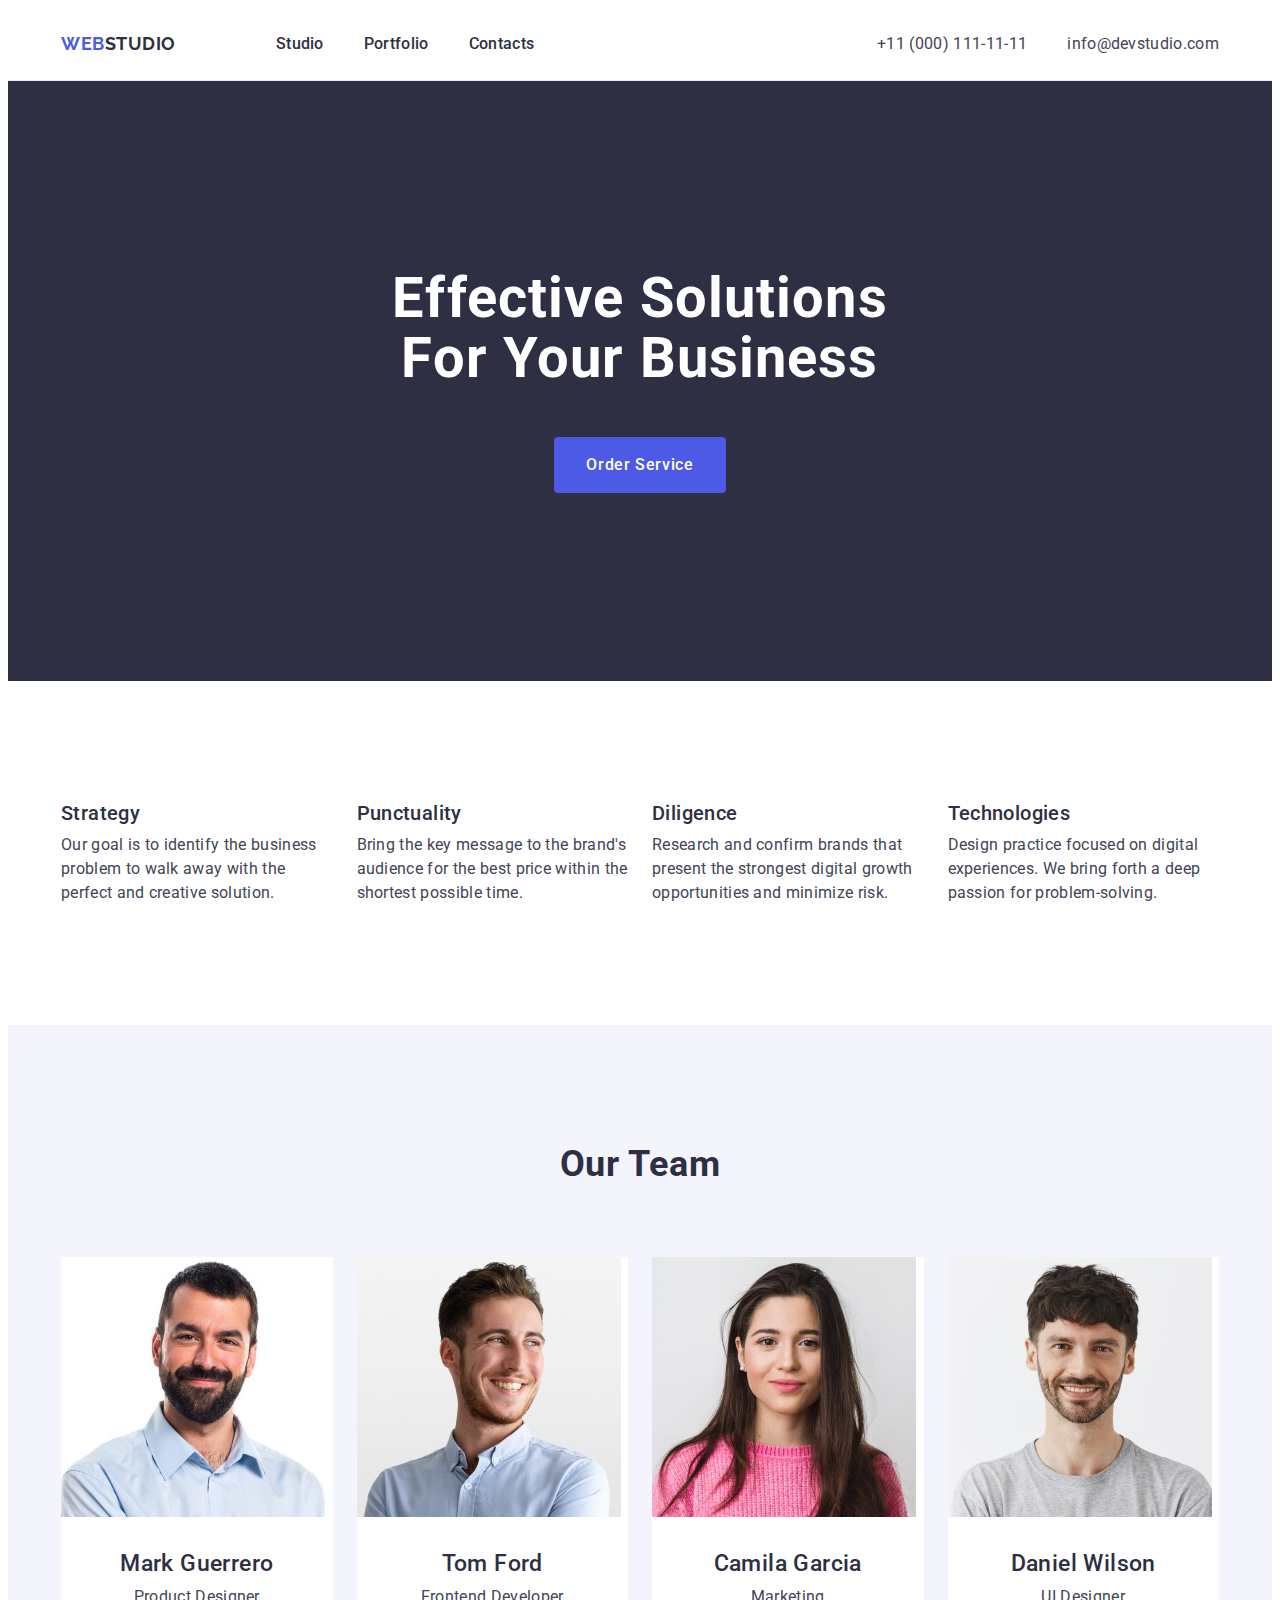
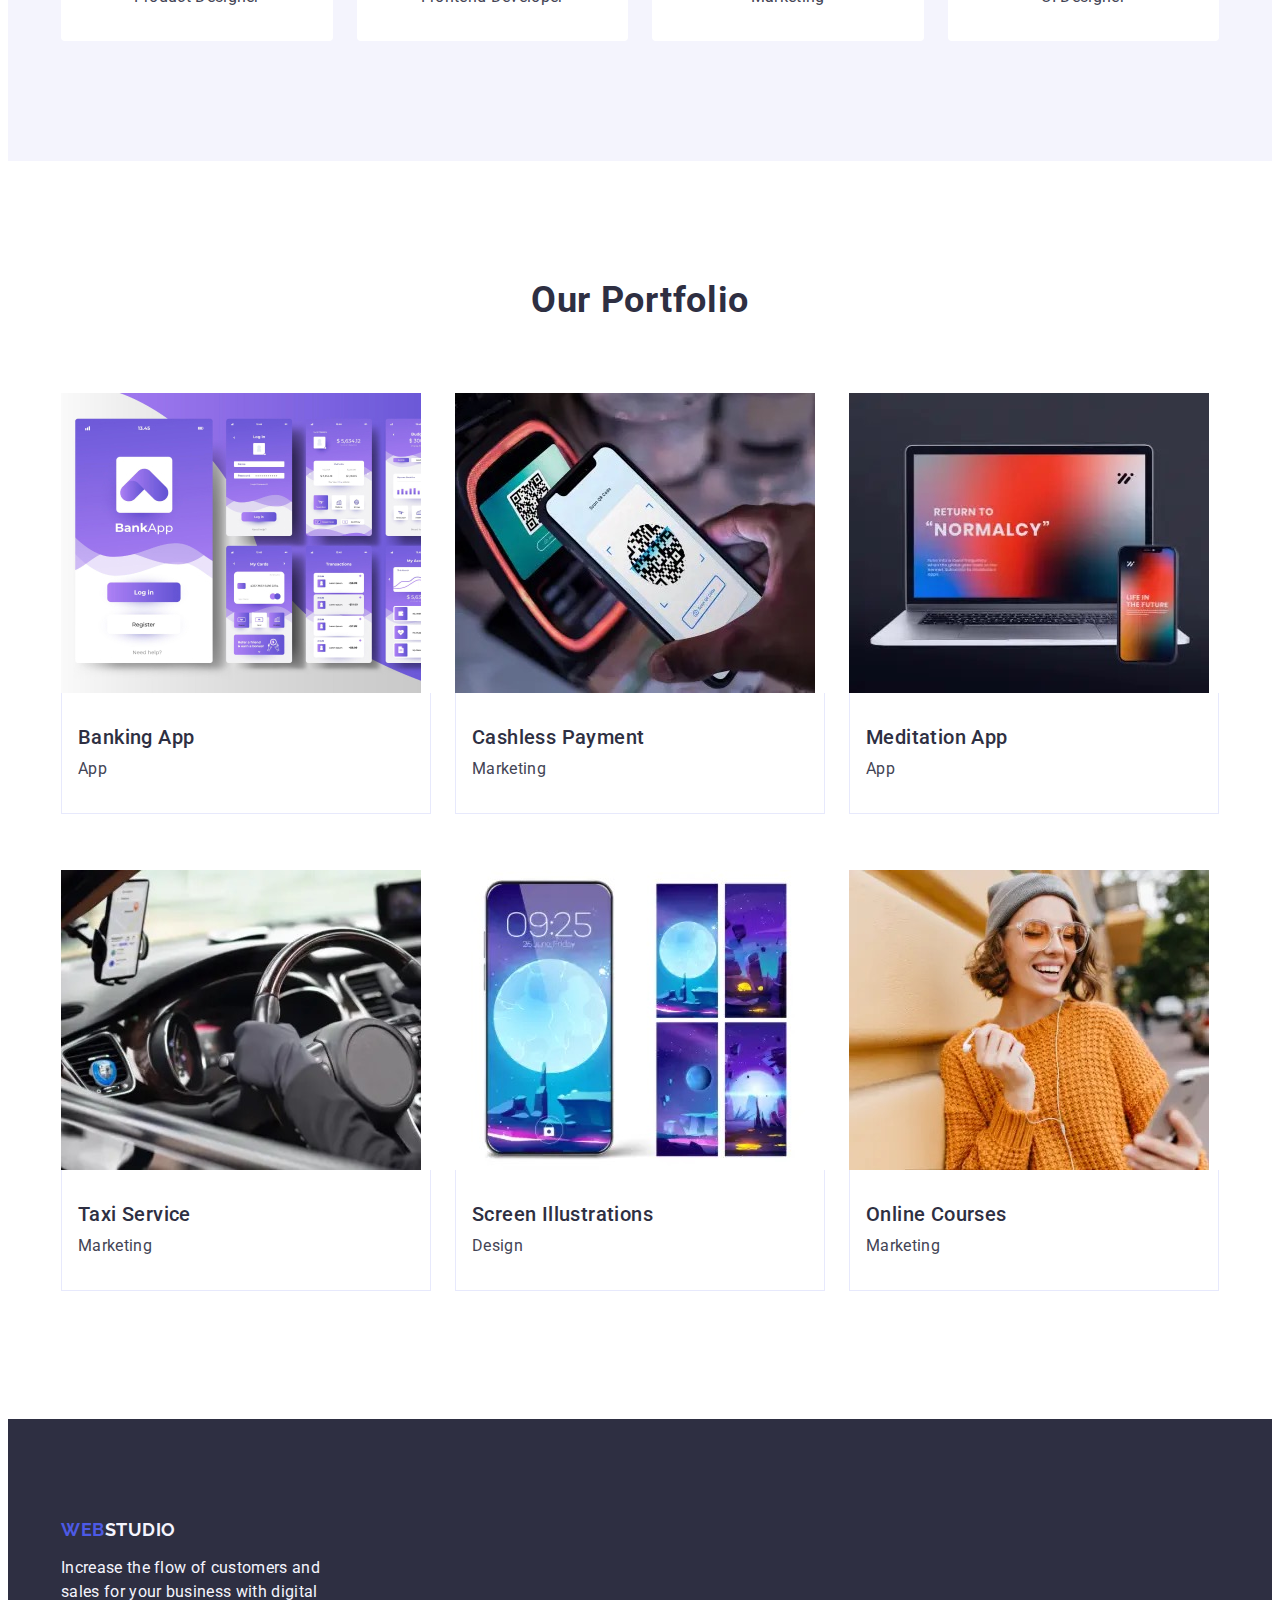
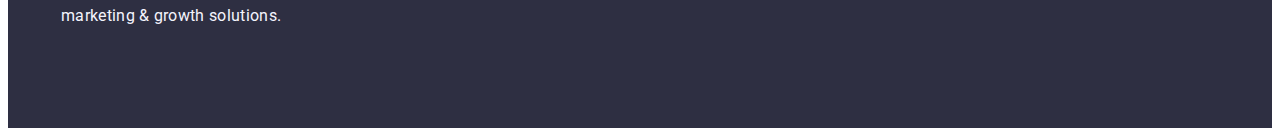
==== index.html @ 09493eec "Initial commit" ====
<!DOCTYPE html>
<html lang="en">
  <head>
    <meta charset="UTF-8" />
    <meta name="viewport" content="width=device-width, initial-scale=1.0" />
    <!-- Fonts -->
    <link rel="preconnect" href="https://fonts.googleapis.com" />
    <link rel="preconnect" href="https://fonts.gstatic.com" crossorigin />
    <link
      href="https://fonts.googleapis.com/css2?family=Raleway:wght@700&family=Roboto:wght@400;500;700&display=swap"
      rel="stylesheet"
    />
    <!-- Style -->

    <link
      rel="stylesheet"
      href="https://cdnjs.cloudflare.com/ajax/libs/modern-normalize/2.0.0/modern-normalize.min.css"
      integrity="sha512-4xo8blKMVCiXpTaLzQSLSw3KFOVPWhm/TRtuPVc4WG6kUgjH6J03IBuG7JZPkcWMxJ5huwaBpOpnwYElP/m6wg=="
      crossorigin="anonymous"
      referrerpolicy="no-referrer"
    />
    <title>WebStudio</title>
    <link rel="stylesheet" href="./css/styles.css" />
  </head>

  <body>
    <header class="header">
      <div class="container header-inner">
        <nav class="header-list">
          <a class="content-logo" href="./index.html"
            >Web<span class="content-studio">Studio</span></a
          >
          <ul class="header-meny">
            <li>
              <a class="header-meny-list" href="./index.html">Studio</a>
            </li>
            <li>
              <a class="header-meny-list" href="">Portfolio</a>
            </li>
            <li>
              <a class="header-meny-list" href="">Contacts</a>
            </li>
          </ul>
        </nav>

        <address class="adress">
          <ul class="adress-nav">
            <li>
              <a class="adress-info" href="mailto:info@devstudio.com"
                >info@devstudio.com</a
              >
            </li>
            <li>
              <a class="adress-info" href="tel:+110001111111"
                >+11 (000) 111-11-11</a
              >
            </li>
          </ul>
        </address>
      </div>
    </header>
    <main>
      <!-- Hero section -1-->
      <section class="hero-logo">
        <div class="container">
          <h1 class="hero-slogan">Effective solutions for your business</h1>
          <button class="button-primery" type="button">Order service</button>
        </div>
      </section>
      <!-- Deteilse section-2-->

      <section class="adventege-section">
        <div class="container">
          <h2 class="visually-hidden">Punctuality</h2>
          <ul class="adventege-list">
            <li class="adventege-item">
              <h3 class="category">Strategy</h3>
              <p class="text-category">
                Our goal is to identify the business problem to walk away with
                the perfect and creative solution.
              </p>
            </li>
            <li class="adventege-item">
              <h3 class="category">Punctuality</h3>
              <p class="text-category">
                Bring the key message to the brand's audience for the best price
                within the shortest possible time.
              </p>
            </li>
            <li class="adventege-item">
              <h3 class="category">Diligence</h3>
              <p class="text-category">
                Research and confirm brands that present the strongest digital
                growth opportunities and minimize risk.
              </p>
            </li>
            <li class="adventege-item">
              <h3 class="category">Technologies</h3>
              <p class="text-category">
                Design practice focused on digital experiences. We bring forth a
                deep passion for problem-solving.
              </p>
            </li>
          </ul>
        </div>
      </section>

      <!-- Our team section-3-->
      <section class="team-section">
        <div class="container">
          <h2 class="team-titel">Our team</h2>
          <ul class="team-inner">
            <li class="team-frame">
              <!-- mark -->

              <img
                class="team-icon"
                src="./images/img.jpg"
                alt="Photo Mark"
                width="264"
              />
              <div class="team-name">
                <h3 class="team-name-list">Mark Guerrero</h3>

                <p class="team-position">Product Designer</p>
              </div>
            </li>
            <!-- tom -->
            <li class="team-frame">
              <img
                class="team-icon"
                src="./images/img2.jpg"
                alt="Photo Tom"
                width="264"
              />
              <div class="team-name">
                <h3 class="team-name-list">Tom Ford</h3>

                <p class="team-position">Frontend Developer</p>
              </div>
            </li>
            <!-- camila -->
            <li class="team-frame">
              <img
                class="team-icon"
                src="./images/img3.jpg"
                alt="Photo Camila"
                width="264"
              />
              <div class="team-name">
                <h3 class="team-name-list">Camila Garcia</h3>

                <p class="team-position">Marketing</p>
              </div>
            </li>
            <!-- daniel -->
            <li class="team-frame">
              <img
                class="team-icon"
                src="./images/img4.jpg"
                alt="Photo Camila"
                width="264"
              />
              <div class="team-name">
                <h3 class="team-name-list">Daniel Wilson</h3>

                <p class="team-position">UI Designer</p>
              </div>
            </li>
          </ul>
        </div>
      </section>
      <!-- portfolio  section-4-->
      <section class="portfolio-section">
        <div class="container">
          <h2 class="portfolio-titel">Our portfolio</h2>
          <ul class="portfolio-item">
            <li class="portfolio-frame">
              <img
                src="./images/portfolio/bankingapp.jpg"
                alt="Banking App"
                width="360"
              />
              <div class="portfolio-list">
                <h3 class="portfolio-offers">Banking App</h3>
                <p class="portfolio-text">App</p>
              </div>
            </li>
            <li class="portfolio-frame">
              <img
                src="./images/portfolio/cashles.jpg"
                alt="cashles"
                width="360"
              />
              <div class="portfolio-list">
                <h3 class="portfolio-offers">Cashless Payment</h3>
                <p class="portfolio-text">Marketing</p>
              </div>
            </li>
            <li class="portfolio-frame">
              <img
                src="./images/portfolio/maditation.jpg"
                alt="meditation"
                width="360"
              />
              <div class="portfolio-list">
                <h3 class="portfolio-offers">Meditation App</h3>
                <p class="portfolio-text">App</p>
              </div>
            </li>

            <li class="portfolio-frame">
              <img
                src="./images/portfolio/taxiservice.jpg"
                alt="taxi service"
                width="360"
              />
              <div class="portfolio-list">
                <h3 class="portfolio-offers">Taxi Service</h3>
                <p class="portfolio-text">Marketing</p>
              </div>
            </li>
            <li class="portfolio-frame">
              <img
                src="./images/portfolio/screen.jpg"
                alt="screen"
                width="360"
              />
              <div class="portfolio-list">
                <h3 class="portfolio-offers">Screen Illustrations</h3>
                <p class="portfolio-text">Design</p>
              </div>
            </li>
            <li class="portfolio-frame">
              <img
                src="./images/portfolio/onlinecourses.jpg"
                alt="online courses"
                width="360"
              />
              <div class="portfolio-list">
                <h3 class="portfolio-offers">Online Courses</h3>
                <p class="portfolio-text">Marketing</p>
              </div>
            </li>
          </ul>
        </div>
      </section>
    </main>
    <footer class="foot-section">
      <div class="container">
        <a class="foot-logo" href="./index.html"
          >Web<span class="foot-studio">Studio</span></a
        >
        <p class="foot-text">
          Increase the flow of customers and sales for your business with
          digital marketing & growth solutions.
        </p>
      </div>
    </footer>
  </body>
</html>
---- css/styles.css ----
:root {
  --color-wite: #ffffff;
  --color-text: #2e2f42;
  --color-list: #434455;
  --color-border: #e7e9fc;
  --color-logo-but: #4d5ae5;
  --color-hov-foc: #404bbf;
  --color-section: #f4f4fd;
}

/* Base */
body {
  font-family: 'Roboto', sans-serif;
  background-color: var(--color-wite);
  color: var(--color-list);
}
a {
  text-decoration: none;
}
ul {
  list-style: none;
  font-family: inherit;
  margin: 0;
  padding: 0;
}

h1,
h2,
h3,
h4,
h5,
h6,
p {
  margin: 0;
}

img {
  display: block;
  max-width: 100%;
  height: auto;
}

button {
  font-family: inherit;
  text-transform: capitalize;
}
/* END Base */
.visually-hidden {
  position: absolute;
  width: 1px;
  height: 1px;
  margin: -1px;
  border: 0;
  padding: 0;
  white-space: nowrap;
  clip-path: inset(100%);
  clip: rect(0 0 0 0);
  overflow: hidden;
}
.container {
  width: 1158px;
  margin: 0 auto;
  padding: 0 15px;
}
section {
  padding: 120px 0;
}
.header {
  border-bottom: 1px solid var(--color-border);
}
.header-inner {
  display: flex;
  justify-content: space-between;
  align-items: center;
  padding: 0 15px;
  margin: 0 auto;
}
.header-list {
  display: flex;
  gap: 24px;
  align-items: center;
}

.content-logo {
  color: var(--color-logo-but);
  text-transform: uppercase;
  font-size: 18px;
  line-height: 1.17;
  font-weight: 700;
  letter-spacing: 0.03em;
  font-family: 'Raleway', sans-serif;
  margin-right: 76px;
}
.header-meny {
  display: flex;
  gap: 40px;
  align-items: center;
  flex-grow: 1;
}
.header-meny-list {
  display: flex;
  color: var(--color-text);
  font-size: 16px;
  font-weight: 500;
  line-height: 1.5;
  letter-spacing: 0.02em;
  text-decoration: none;
  padding: 24px 0;
}
.header-meny-list:hover {
  color: var(--color-hov-foc);
}
.header-meny-list:focus {
  color: var(--color-hov-foc);
}
.content-studio {
  color: var(--color-text);
  font-family: 'Raleway', sans-serif;
}

.adress {
  font-size: 16px;
  font-style: normal;
  font-weight: 400;
  line-height: 1.5;
  letter-spacing: 0.02em;
}
.adress-nav {
  display: flex;
  gap: 40px;
  justify-items: flex-end;
  flex-direction: row-reverse;
}
.adress-info {
  color: var(--color-list);
  text-decoration: none;
}

.adress-info:hover {
  color: var(--color-hov-foc);
}
.adress-info:focus {
  color: var(--color-hov-foc);
}
/* End block base */

/* Hero section-1 */

.hero-logo {
  display: flex;
  flex-direction: column;
  align-items: center;
  margin: 0 auto;
  background-color: var(--color-text);
  color: var(--color-wite);
  text-align: center;
  text-transform: capitalize;
  padding: 188px 0;
  margin: 0 auto;
}
.hero-slogan {
  font-size: 56px;
  font-weight: 700;
  line-height: 1.07;
  letter-spacing: 0.02em;
  max-width: 496px;
  text-align: center;
  margin: 0 auto;
}

/* button */
.button-primery {
  display: block;
  margin: auto;
  color: var(--color-wite);
  background-color: var(--color-logo-but);
  cursor: pointer;
  font-size: 16px;
  font-weight: 500;
  line-height: 1.5;
  letter-spacing: 0.04em;
  text-transform: capitalize;
  padding: 16px 32px;
  border-radius: 4px;
  margin-top: 48px;
  min-width: 169px;
  height: 56px;
  border: none;
}
.button-primery:hover {
  background-color: var(--color-hov-foc);
}
.button-primery:focus {
  background-color: var(--color-hov-foc);
}
/* end button */

/* deteils section-2 */
.adventege-section {
  background-color: var(--color-wite);
  padding: 120px 0;
}
.adventege-list {
  display: flex;
  gap: 24px;
  margin: 0;
  padding: 0;
}
.adventege-item {
  flex-basis: calc((100% - 3 * 24px) / 4);
}
.category {
  color: var(--color-text);
  font-size: 20px;
  font-weight: 500;
  line-height: 1.2;
  letter-spacing: 0.02em;
  margin-bottom: 8px;
}
.text-category {
  font-size: 16px;
  font-weight: 400;
  color: var(--color-list);
  line-height: 1.5;
  letter-spacing: 0.02em;
}
/* our team section-3*/

.team-section {
  background-color: var(--color-section);
  color: var(--color-text);
  padding: 120px 0;
}

.team-titel {
  text-align: center;
  color: var(--color-text);
  font-size: 36px;
  font-weight: 700;
  line-height: 1.11;
  letter-spacing: 0.02em;
  text-transform: capitalize;
  margin-bottom: 72px;
}
.team-inner {
  display: flex;
  gap: 24px;
  margin: 0;
}

.team-frame {
  background-color: var(--color-wite);
  flex-basis: calc((100% - 72px) / 4);
  border-radius: 0 0 4px 4px;
}
.team-icon {
  margin-bottom: 32px;
}
.team-name {
  font-size: 20px;
  font-weight: 500;
  letter-spacing: 0.4px;
  line-height: 1.2;
  letter-spacing: 0.02em;
  padding-bottom: 32px;
  padding-left: 16px;
  padding-right: 16px;
}
.team-name-list {
  text-align: center;
  margin-bottom: 8px;
  font-weight: 500;
}
.team-position {
  text-align: center;
  font-size: 16px;
  font-weight: 400;
  letter-spacing: 0.32px;
  line-height: 1.5;
  color: var(--color-list);
  letter-spacing: 0.02em;
}
/* portfolio section-4 */
.portfolio-section {
  padding: 120px 0 120px 0;
}
.portfolio-titel {
  text-align: center;
  color: var(--color-text);
  font-size: 36px;
  font-weight: 700;
  line-height: 1.11;
  letter-spacing: 0.02em;
  text-transform: capitalize;
  margin-bottom: 72px;
  text-align: center;
  margin-right: auto;
  margin-left: auto;
}
.portfolio-item {
  display: flex;
  flex-wrap: wrap;
  column-gap: 24px;
  row-gap: 48px;
  margin: 0 auto;
  padding: 0 auto;
}

.portfolio-frame {
  margin-bottom: 8px;
  width: calc((100% - 48px) / 3);
}
.portfolio-list {
  padding: 32px 16px;
  border: 1px solid var(--color-border);
  border-top: none;
}
.portfolio-offers {
  color: var(--color-text);
  font-size: 20px;
  font-weight: 500;
  line-height: 1.2;
  letter-spacing: 0.02em;
  margin-bottom: 8px;
}
.portfolio-text {
  color: var(--color-list);
  font-size: 16px;
  font-weight: 400;
  line-height: 1.5;
  letter-spacing: 0.02em;
}

/* footer */

.foot-section {
  background-color: var(--color-text);
  color: var(--color-section);
  font-family: 'Raleway', sans-serif;
  padding: 100px 0;
  margin: 0 auto;
}
.foot-logo {
  display: inline-block;
  margin-bottom: 16px;
  font-family: 'Raleway', sans-serif;
  color: var(--color-logo-but);
  font-size: 18px;
  text-decoration: none;
  font-weight: 700;
  line-height: 1.17;
  letter-spacing: 0.03em;
  text-transform: uppercase;
}
.foot-studio {
  color: var(--color-section);
}
.foot-text {
  max-width: 264px;
  color: var(--color-section);
  font-size: 16px;
  font-weight: 400;
  line-height: 1.5;
  letter-spacing: 0.02em;
  font-family: 'Roboto', sans-serif;
}
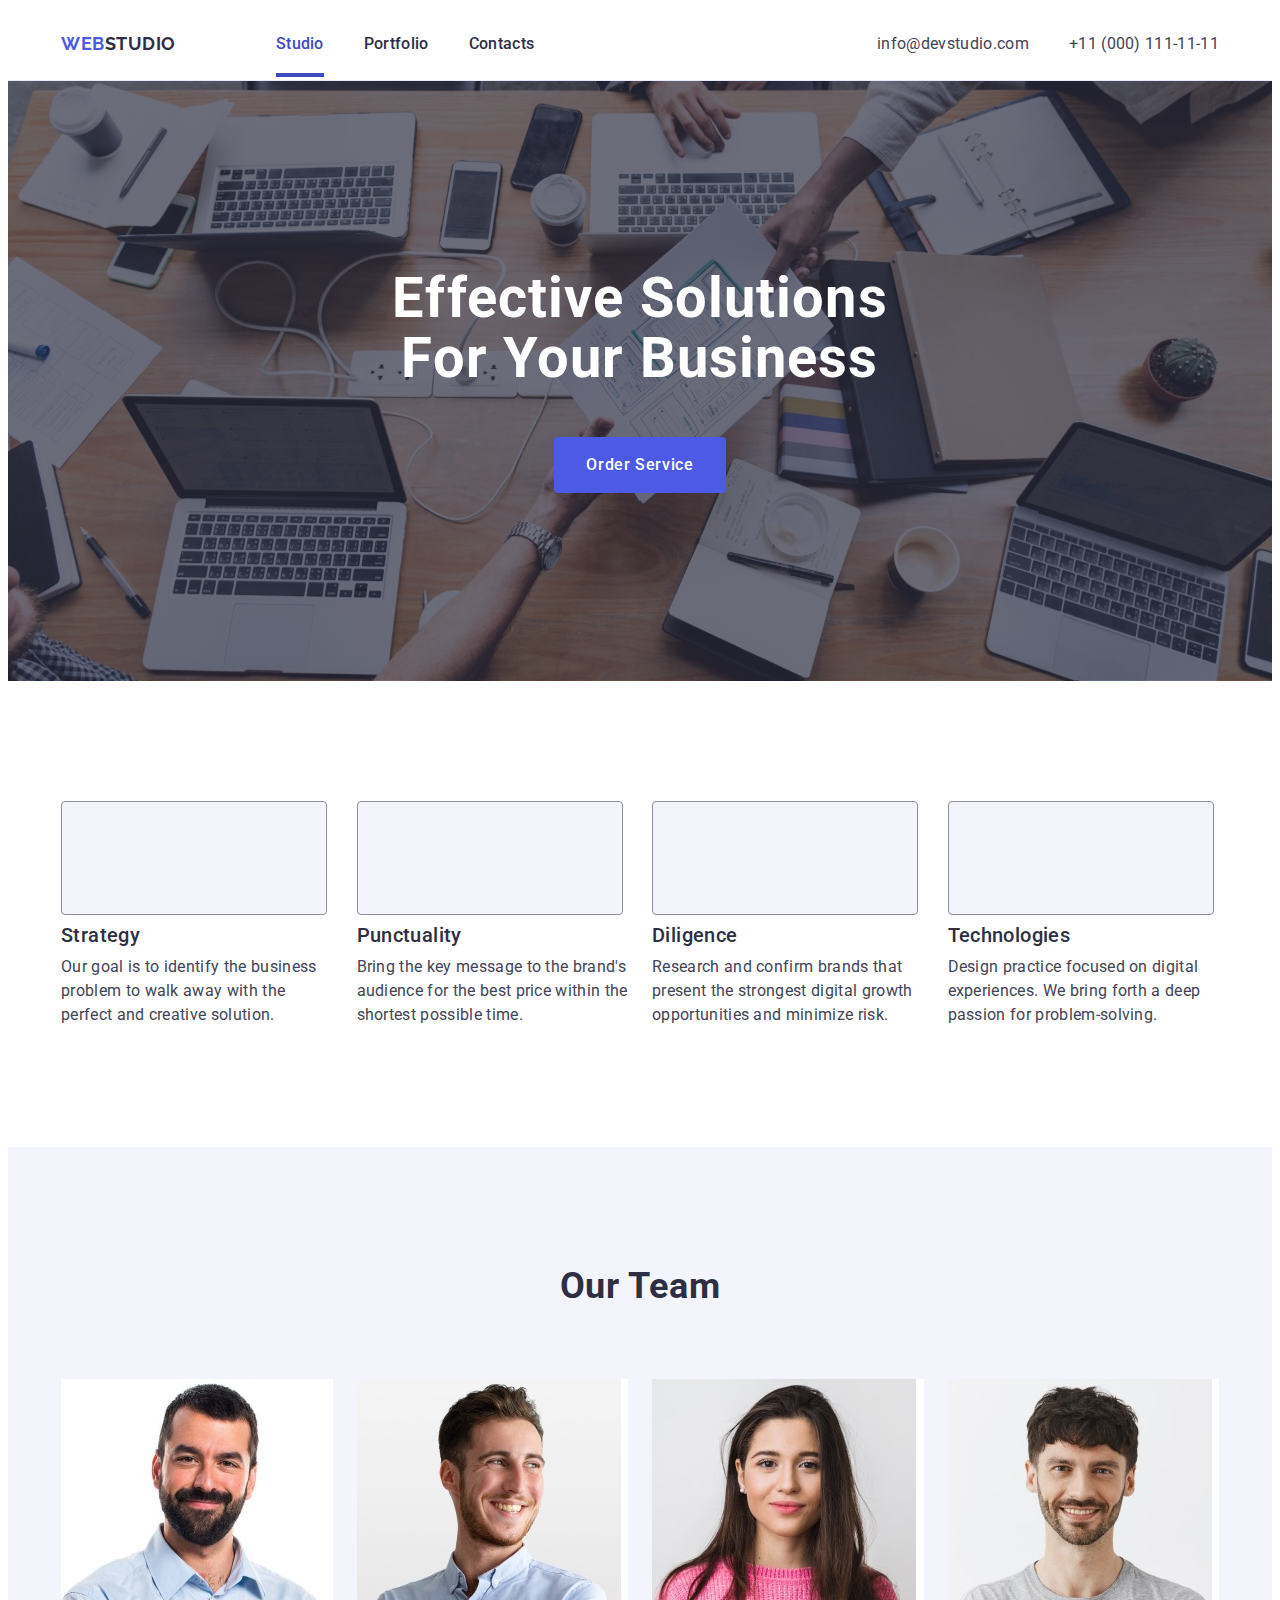
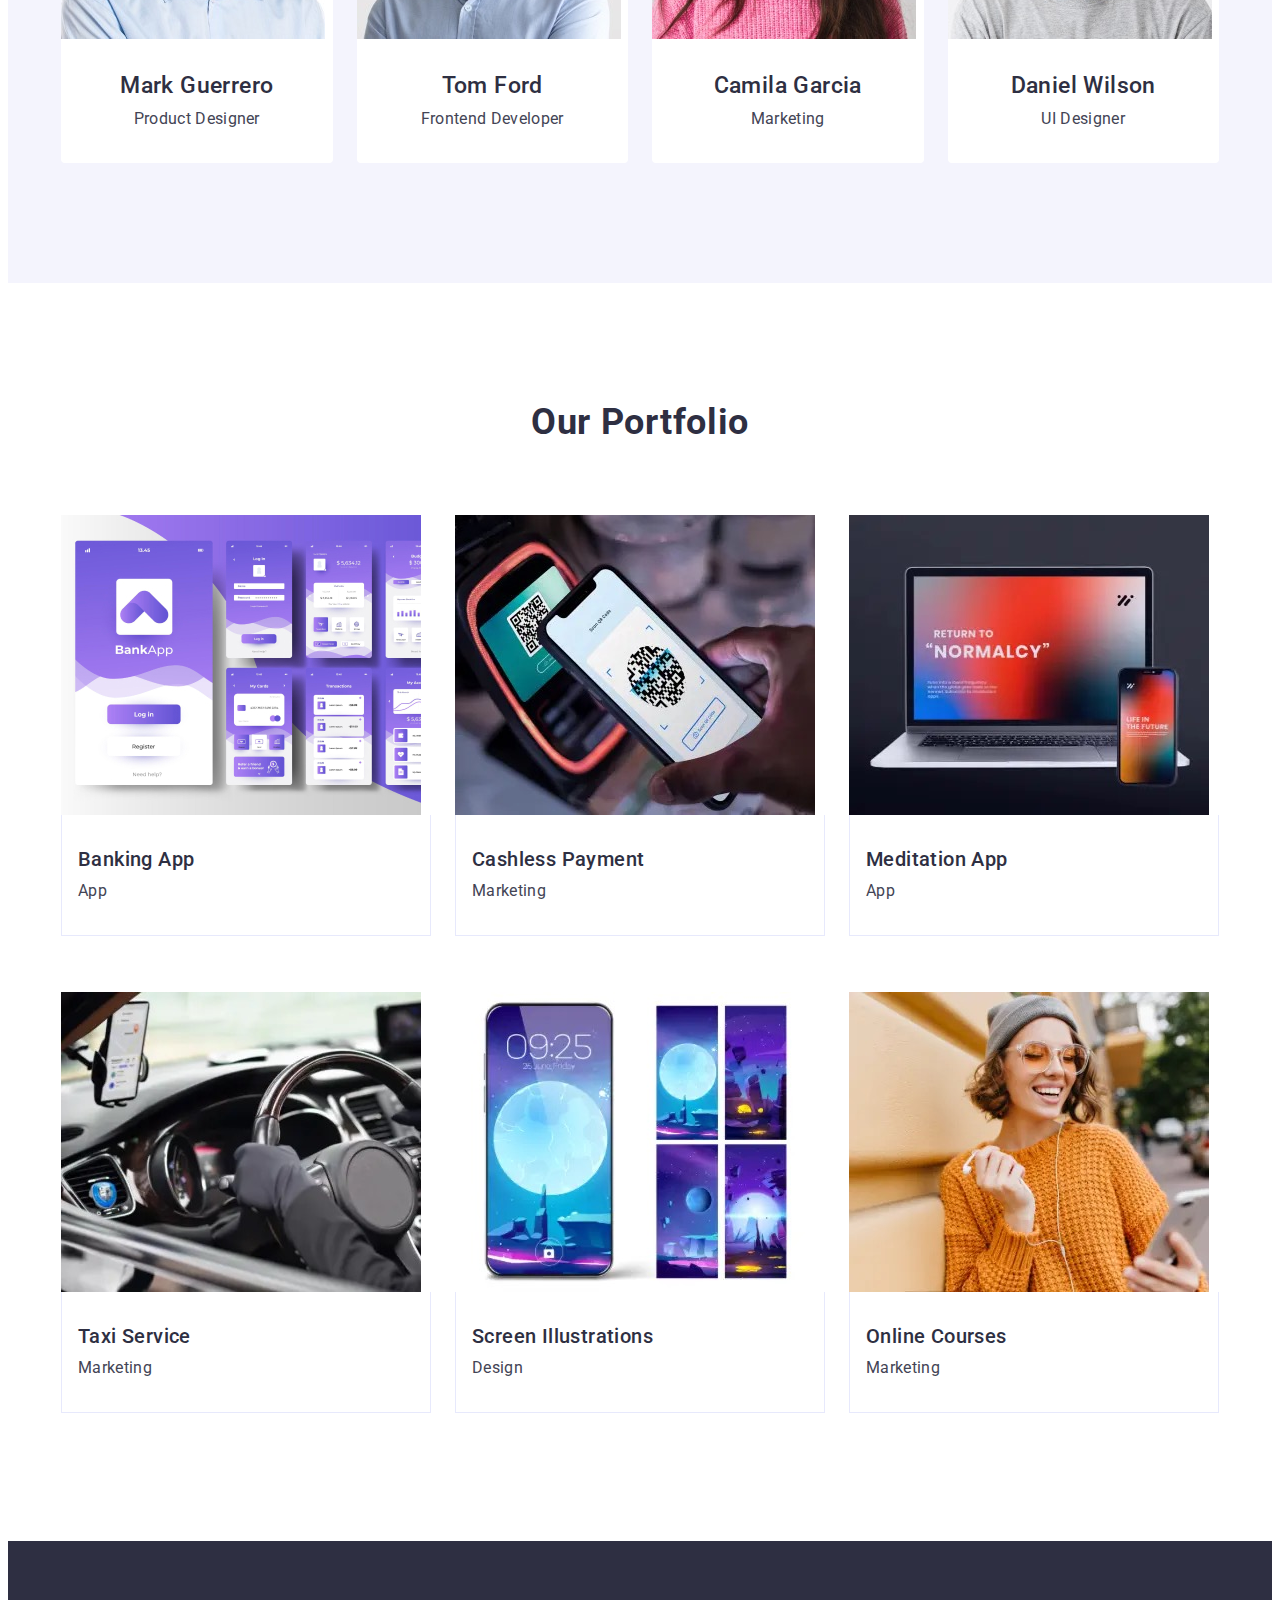
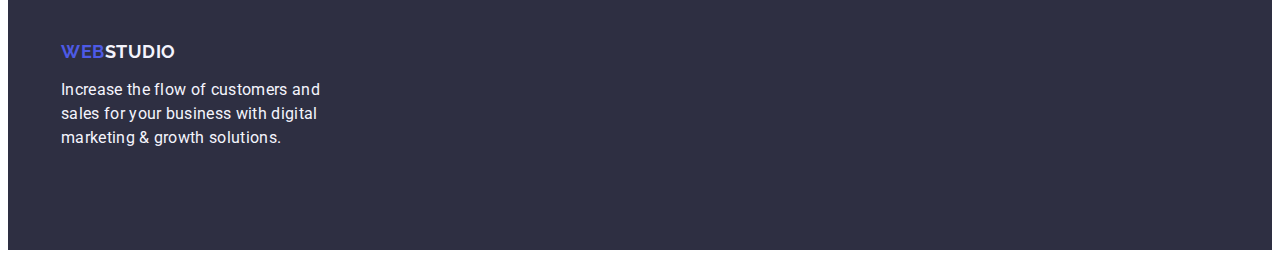
==== commit bd7d7829: "create header -after, sect1 -bcg-img, sect2-svg" ====
--- a/index.html
+++ b/index.html
@@ -32,7 +32,9 @@
           >
           <ul class="header-meny">
             <li>
-              <a class="header-meny-list" href="./index.html">Studio</a>
+              <a class="header-meny-list first-header-link" href="./index.html"
+                >Studio</a
+              >
             </li>
             <li>
               <a class="header-meny-list" href="">Portfolio</a>
@@ -47,13 +49,13 @@
           <ul class="adress-nav">
             <li>
               <a class="adress-info" href="mailto:info@devstudio.com"
-                >info@devstudio.com</a
-              >
+                >info@devstudio.com
+              </a>
             </li>
             <li>
               <a class="adress-info" href="tel:+110001111111"
-                >+11 (000) 111-11-11</a
-              >
+                >+11 (000) 111-11-11
+              </a>
             </li>
           </ul>
         </address>
@@ -74,6 +76,16 @@
           <h2 class="visually-hidden">Punctuality</h2>
           <ul class="adventege-list">
             <li class="adventege-item">
+              <div class="adventege-icon">
+                <svg class="icon-list">
+                  <use
+                    href="../goit-markup-hw-04/images/icons.svg#icon-antenna"
+                    alt="atenna"
+                    width="64px"
+                    height="64px"
+                  ></use>
+                </svg>
+              </div>
               <h3 class="category">Strategy</h3>
               <p class="text-category">
                 Our goal is to identify the business problem to walk away with
@@ -81,6 +93,16 @@
               </p>
             </li>
             <li class="adventege-item">
+              <div class="adventege-icon">
+                <svg class="icon-list">
+                  <use
+                    href="../goit-markup-hw-04/images/icons.svg#icon-clock"
+                    alt="atenna"
+                    width="64"
+                    height="64"
+                  ></use>
+                </svg>
+              </div>
               <h3 class="category">Punctuality</h3>
               <p class="text-category">
                 Bring the key message to the brand's audience for the best price
@@ -88,6 +110,16 @@
               </p>
             </li>
             <li class="adventege-item">
+              <div class="adventege-icon">
+                <svg class="icon-list">
+                  <use
+                    href="../goit-markup-hw-04/images/icons.svg#icon-diagram"
+                    alt="atenna"
+                    width="64"
+                    height="64"
+                  ></use>
+                </svg>
+              </div>
               <h3 class="category">Diligence</h3>
               <p class="text-category">
                 Research and confirm brands that present the strongest digital
@@ -95,6 +127,16 @@
               </p>
             </li>
             <li class="adventege-item">
+              <div class="adventege-icon">
+                <svg class="icon-list">
+                  <use
+                    href="../goit-markup-hw-04/images/icons.svg#icon-astronaut"
+                    alt="atenna"
+                    width="64"
+                    height="64"
+                  ></use>
+                </svg>
+              </div>
               <h3 class="category">Technologies</h3>
               <p class="text-category">
                 Design practice focused on digital experiences. We bring forth a
--- a/css/styles.css
+++ b/css/styles.css
@@ -6,6 +6,7 @@
   --color-logo-but: #4d5ae5;
   --color-hov-foc: #404bbf;
   --color-section: #f4f4fd;
+  --color-border-icon: #8e8f99;
 }
 
 /* Base */
@@ -96,6 +97,7 @@
   gap: 40px;
   align-items: center;
   flex-grow: 1;
+  /* position: absolute; */
 }
 .header-meny-list {
   display: flex;
@@ -106,13 +108,28 @@
   letter-spacing: 0.02em;
   text-decoration: none;
   padding: 24px 0;
-}
+  position: relative;
+}
+
 .header-meny-list:hover {
   color: var(--color-hov-foc);
 }
 .header-meny-list:focus {
   color: var(--color-hov-foc);
 }
+.first-header-link {
+  color: var(--color-hov-foc);
+}
+.first-header-link::after {
+  display: block;
+  position: absolute;
+  content: '';
+  width: 48px;
+  height: 4px;
+  background-color: var(--color-hov-foc);
+  transform: rotate(180deg);
+  top: 90%;
+}
 .content-studio {
   color: var(--color-text);
   font-family: 'Raleway', sans-serif;
@@ -129,7 +146,6 @@
   display: flex;
   gap: 40px;
   justify-items: flex-end;
-  flex-direction: row-reverse;
 }
 .adress-info {
   color: var(--color-list);
@@ -157,6 +173,14 @@
   text-transform: capitalize;
   padding: 188px 0;
   margin: 0 auto;
+  background-image: linear-gradient(
+      rgba(46, 47, 66, 0.7),
+      rgba(46, 47, 66, 0.7)
+    ),
+    url('../images/people-office-bg.jpg');
+  background-repeat: no-repeat;
+  background-position: center;
+  background-size: cover;
 }
 .hero-slogan {
   font-size: 56px;
@@ -198,16 +222,28 @@
 /* deteils section-2 */
 .adventege-section {
   background-color: var(--color-wite);
-  padding: 120px 0;
 }
 .adventege-list {
   display: flex;
   gap: 24px;
-  margin: 0;
-  padding: 0;
 }
 .adventege-item {
   flex-basis: calc((100% - 3 * 24px) / 4);
+}
+.adventege-icon {
+  display: flex;
+  align-items: center;
+  justify-content: center;
+  width: 264px;
+  height: 112px;
+  border: 1px solid var(--color-border-icon);
+  border-radius: 4px;
+  background-color: var(--color-section);
+  margin-bottom: 8px;
+}
+.icon-list {
+  width: 64px;
+  height: 64px;
 }
 .category {
   color: var(--color-text);
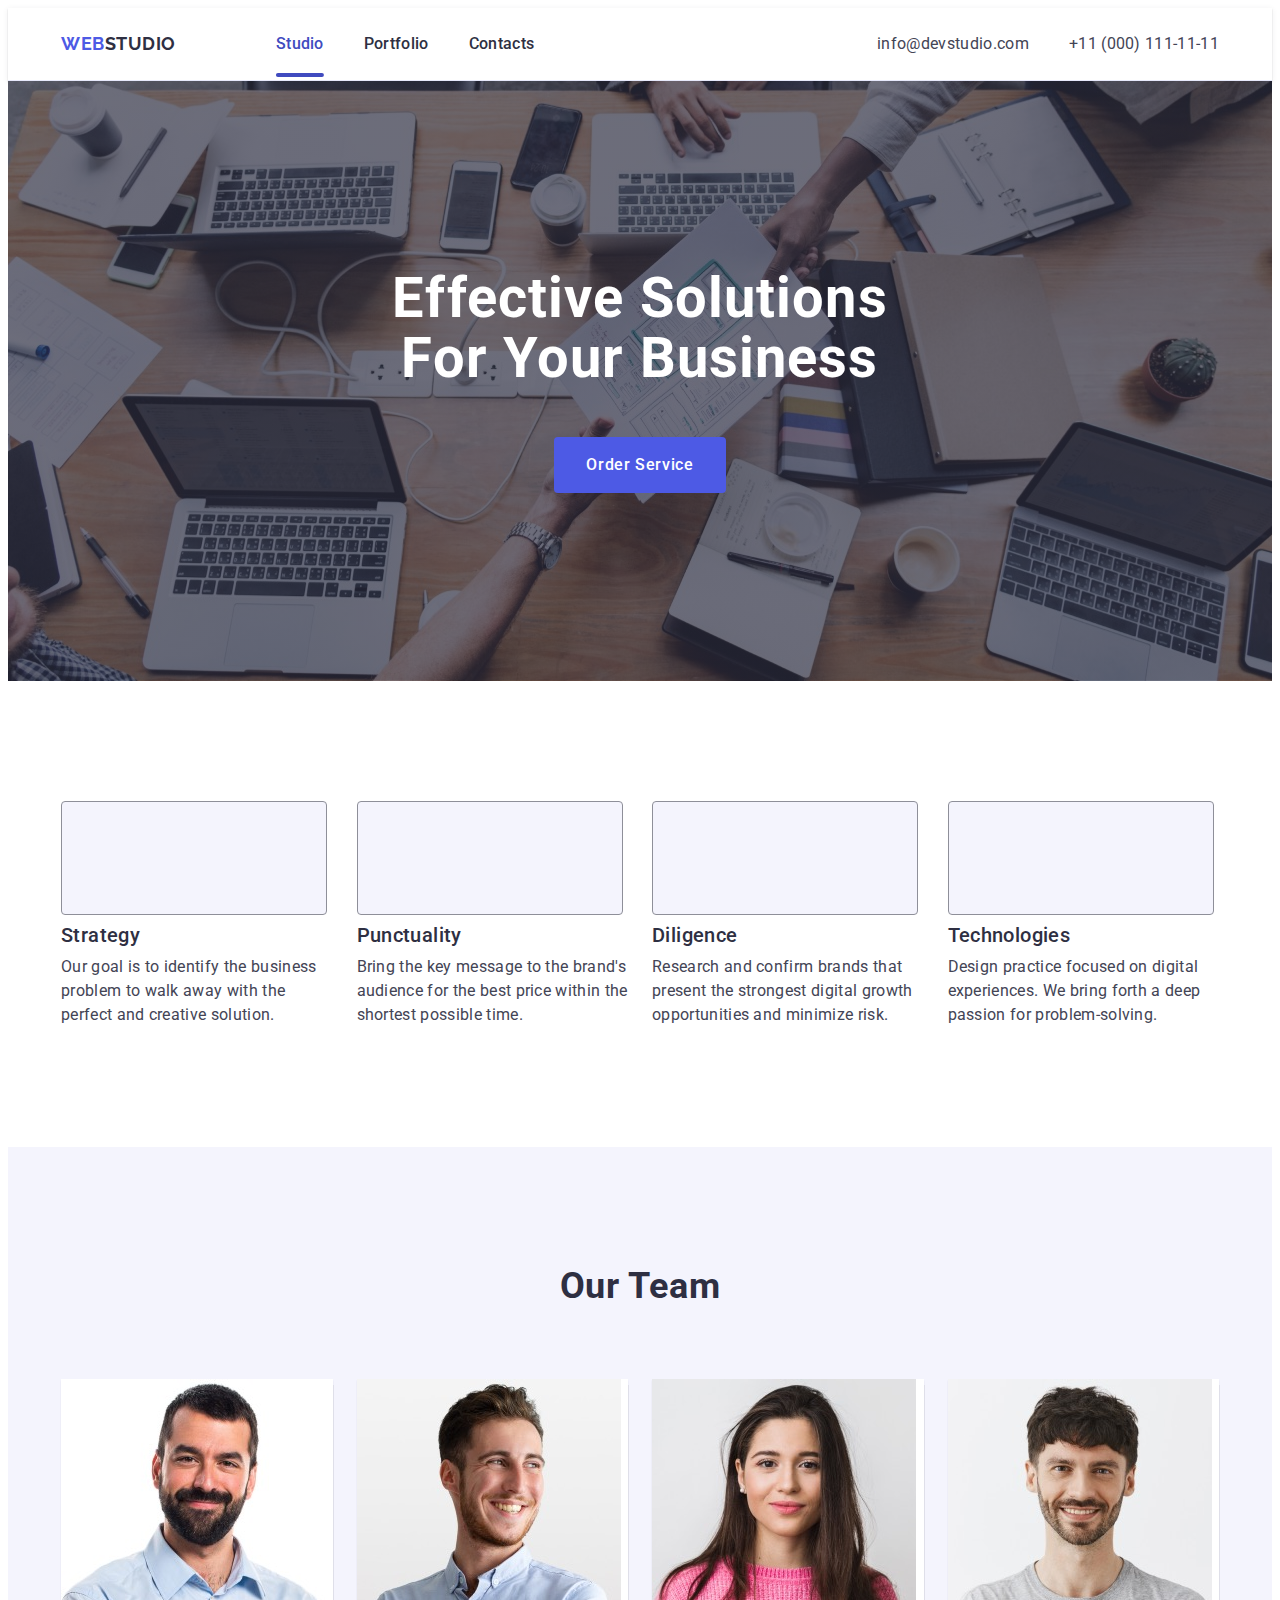
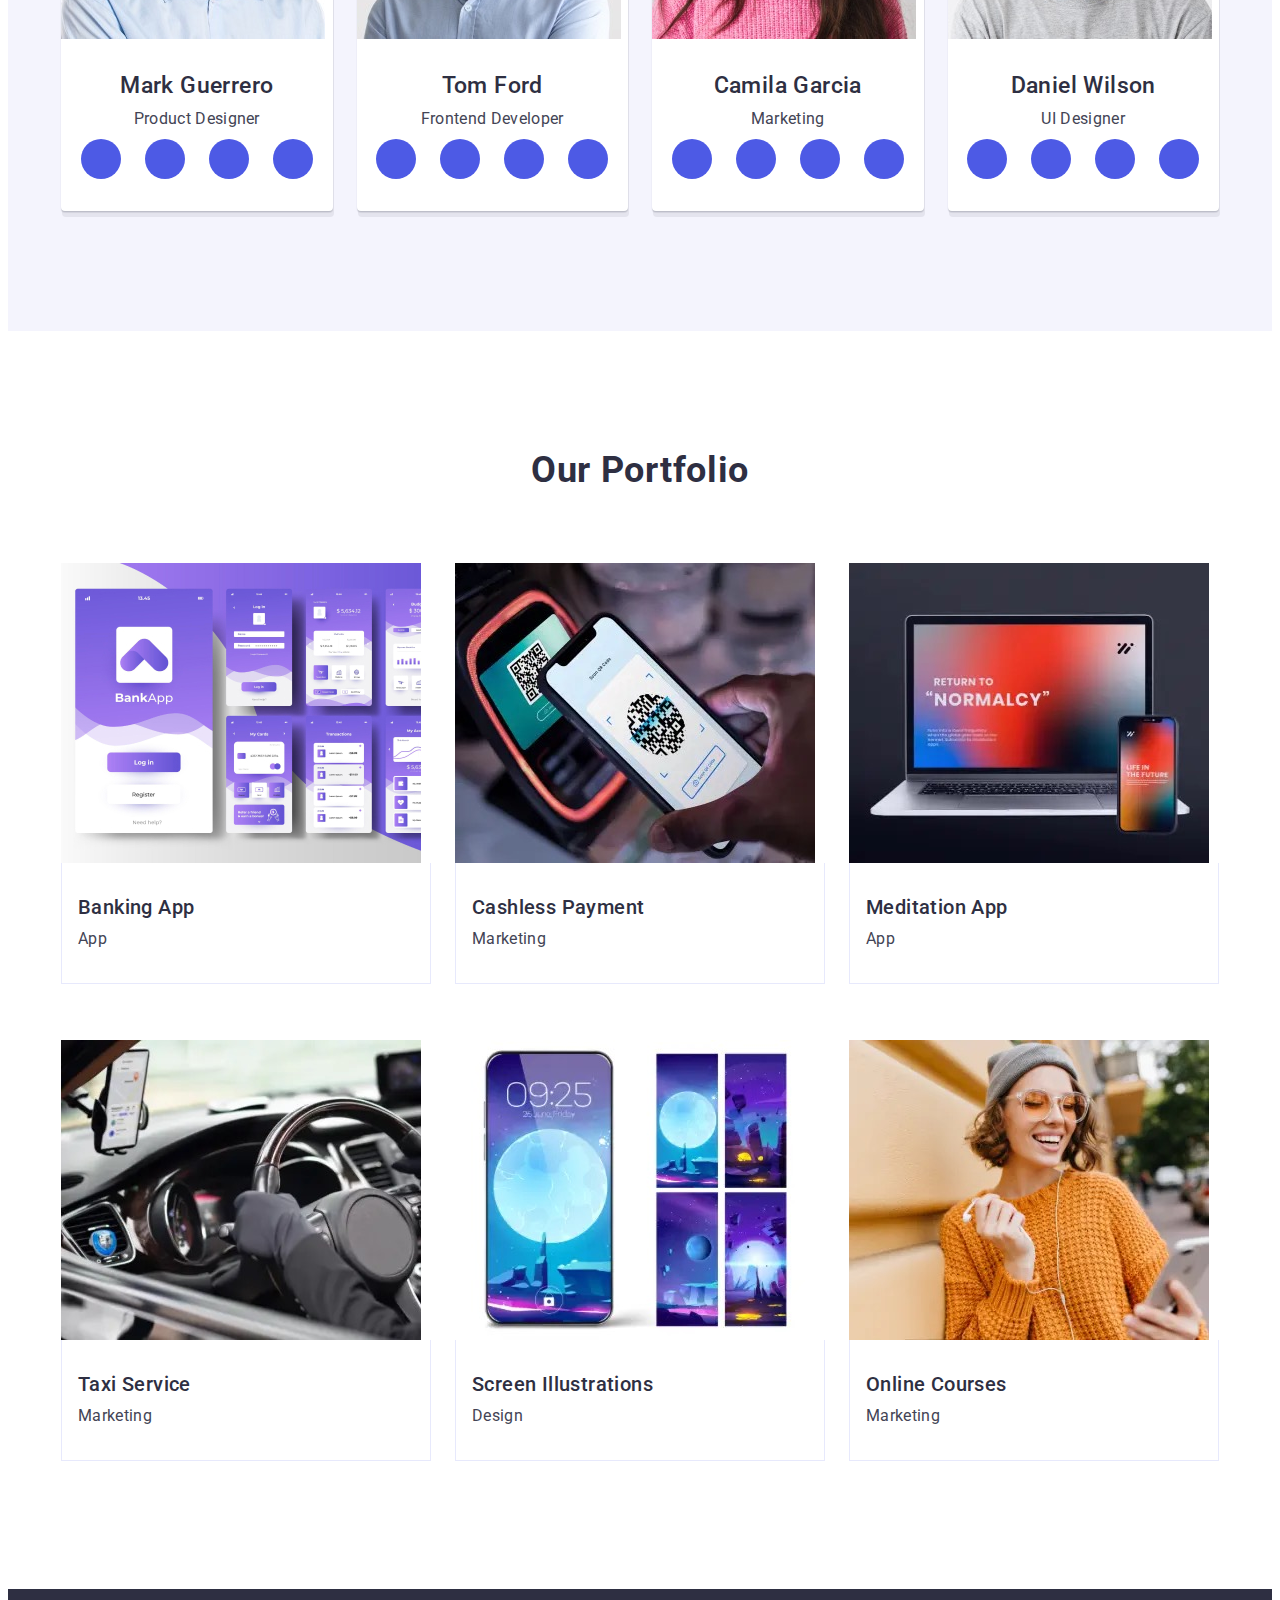
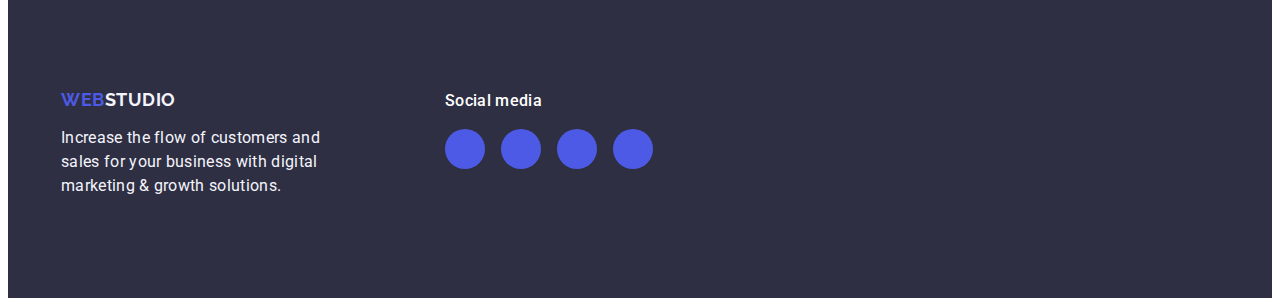
==== commit 768de871: "add icons social-sect3, add over-sect4, add icons-sot-footer" ====
--- a/index.html
+++ b/index.html
@@ -155,16 +155,61 @@
             <li class="team-frame">
               <!-- mark -->
 
-              <img
-                class="team-icon"
-                src="./images/img.jpg"
-                alt="Photo Mark"
-                width="264"
-              />
+              <img src="./images/img.jpg" alt="Photo Mark" width="264" />
               <div class="team-name">
                 <h3 class="team-name-list">Mark Guerrero</h3>
 
                 <p class="team-position">Product Designer</p>
+                <ul class="icon-social">
+                  <li class="icon-social-item">
+                    <a class="icon-social-list" href="#" target="_blank">
+                      <svg>
+                        <use
+                          href="../goit-markup-hw-04/images/icons.svg#icon-instagram-2"
+                          alt="instagram"
+                          width="16"
+                          height="16"
+                        ></use>
+                      </svg>
+                    </a>
+                  </li>
+                  <li class="icon-social-item">
+                    <a class="icon-social-list" href="#" target="_blank">
+                      <svg>
+                        <use
+                          href="../goit-markup-hw-04/images/icons.svg#icon-twitter-1"
+                          alt="twitter"
+                          width="16"
+                          height="16"
+                        ></use>
+                      </svg>
+                    </a>
+                  </li>
+                  <li class="icon-social-item">
+                    <a class="icon-social-list" href="#" target="_blank">
+                      <svg>
+                        <use
+                          href="../goit-markup-hw-04/images/icons.svg#icon-facebook-1"
+                          alt="facebook"
+                          width="16"
+                          height="16"
+                        ></use>
+                      </svg>
+                    </a>
+                  </li>
+                  <li class="icon-social-item">
+                    <a class="icon-social-list" href="#" target="_blank">
+                      <svg>
+                        <use
+                          href="../goit-markup-hw-04/images/icons.svg#icon-linkedin-1"
+                          alt="linkedin"
+                          width="16"
+                          height="16"
+                        ></use>
+                      </svg>
+                    </a>
+                  </li>
+                </ul>
               </div>
             </li>
             <!-- tom -->
@@ -179,34 +224,174 @@
                 <h3 class="team-name-list">Tom Ford</h3>
 
                 <p class="team-position">Frontend Developer</p>
+                <ul class="icon-social">
+                  <li class="icon-social-item">
+                    <a class="icon-social-list" href="#" target="_blank">
+                      <svg>
+                        <use
+                          href="../goit-markup-hw-04/images/icons.svg#icon-instagram-2"
+                          alt="instagram"
+                          width="16"
+                          height="16"
+                        ></use>
+                      </svg>
+                    </a>
+                  </li>
+                  <li class="icon-social-item">
+                    <a class="icon-social-list" href="#" target="_blank">
+                      <svg>
+                        <use
+                          href="../goit-markup-hw-04/images/icons.svg#icon-twitter-1"
+                          alt="twitter"
+                          width="16"
+                          height="16"
+                        ></use>
+                      </svg>
+                    </a>
+                  </li>
+                  <li class="icon-social-item">
+                    <a class="icon-social-list" href="#" target="_blank">
+                      <svg>
+                        <use
+                          href="../goit-markup-hw-04/images/icons.svg#icon-facebook-1"
+                          alt="facebook"
+                          width="16"
+                          height="16"
+                        ></use>
+                      </svg>
+                    </a>
+                  </li>
+                  <li class="icon-social-item">
+                    <a class="icon-social-list" href="#" target="_blank">
+                      <svg>
+                        <use
+                          href="../goit-markup-hw-04/images/icons.svg#icon-linkedin-1"
+                          alt="linkedin"
+                          width="16"
+                          height="16"
+                        ></use>
+                      </svg>
+                    </a>
+                  </li>
+                </ul>
               </div>
             </li>
             <!-- camila -->
             <li class="team-frame">
-              <img
-                class="team-icon"
-                src="./images/img3.jpg"
-                alt="Photo Camila"
-                width="264"
-              />
+              <img src="./images/img3.jpg" alt="Photo Camila" width="264" />
               <div class="team-name">
                 <h3 class="team-name-list">Camila Garcia</h3>
 
                 <p class="team-position">Marketing</p>
+                <ul class="icon-social">
+                  <li class="icon-social-item">
+                    <a class="icon-social-list" href="#" target="_blank">
+                      <svg>
+                        <use
+                          href="../goit-markup-hw-04/images/icons.svg#icon-instagram-2"
+                          alt="instagram"
+                          width="16"
+                          height="16"
+                        ></use>
+                      </svg>
+                    </a>
+                  </li>
+                  <li class="icon-social-item">
+                    <a class="icon-social-list" href="#" target="_blank">
+                      <svg>
+                        <use
+                          href="../goit-markup-hw-04/images/icons.svg#icon-twitter-1"
+                          alt="twitter"
+                          width="16"
+                          height="16"
+                        ></use>
+                      </svg>
+                    </a>
+                  </li>
+                  <li class="icon-social-item">
+                    <a class="icon-social-list" href="#" target="_blank">
+                      <svg>
+                        <use
+                          href="../goit-markup-hw-04/images/icons.svg#icon-facebook-1"
+                          alt="facebook"
+                          width="16"
+                          height="16"
+                        ></use>
+                      </svg>
+                    </a>
+                  </li>
+                  <li class="icon-social-item">
+                    <a class="icon-social-list" href="#" target="_blank">
+                      <svg>
+                        <use
+                          href="../goit-markup-hw-04/images/icons.svg#icon-linkedin-1"
+                          alt="linkedin"
+                          width="16"
+                          height="16"
+                        ></use>
+                      </svg>
+                    </a>
+                  </li>
+                </ul>
               </div>
             </li>
             <!-- daniel -->
             <li class="team-frame">
-              <img
-                class="team-icon"
-                src="./images/img4.jpg"
-                alt="Photo Camila"
-                width="264"
-              />
+              <img src="./images/img4.jpg" alt="Photo Camila" width="264" />
               <div class="team-name">
                 <h3 class="team-name-list">Daniel Wilson</h3>
 
                 <p class="team-position">UI Designer</p>
+                <ul class="icon-social">
+                  <li class="icon-social-item">
+                    <a class="icon-social-list" href="#" target="_blank">
+                      <svg>
+                        <use
+                          href="../goit-markup-hw-04/images/icons.svg#icon-instagram-2"
+                          alt="instagram"
+                          width="16"
+                          height="16"
+                        ></use>
+                      </svg>
+                    </a>
+                  </li>
+                  <li class="icon-social-item">
+                    <a class="icon-social-list" href="#" target="_blank">
+                      <svg>
+                        <use
+                          href="../goit-markup-hw-04/images/icons.svg#icon-twitter-1"
+                          alt="twitter"
+                          width="16"
+                          height="16"
+                        ></use>
+                      </svg>
+                    </a>
+                  </li>
+                  <li class="icon-social-item">
+                    <a class="icon-social-list" href="#" target="_blank">
+                      <svg>
+                        <use
+                          href="../goit-markup-hw-04/images/icons.svg#icon-facebook-1"
+                          alt="facebook"
+                          width="16"
+                          height="16"
+                        ></use>
+                      </svg>
+                    </a>
+                  </li>
+                  <li class="icon-social-item">
+                    <a class="icon-social-list" href="#" target="_blank">
+                      <svg>
+                        <use
+                          href="../goit-markup-hw-04/images/icons.svg#icon-linkedin-1"
+                          alt="linkedin"
+                          width="16"
+                          height="16"
+                        ></use>
+                      </svg>
+                    </a>
+                  </li>
+                </ul>
               </div>
             </li>
           </ul>
@@ -218,70 +403,136 @@
           <h2 class="portfolio-titel">Our portfolio</h2>
           <ul class="portfolio-item">
             <li class="portfolio-frame">
-              <img
-                src="./images/portfolio/bankingapp.jpg"
-                alt="Banking App"
-                width="360"
-              />
-              <div class="portfolio-list">
-                <h3 class="portfolio-offers">Banking App</h3>
-                <p class="portfolio-text">App</p>
+              <div class="portfolio">
+                <div class="portfolio-product">
+                  <img
+                    src="./images/portfolio/bankingapp.jpg"
+                    alt="Banking App"
+                    width="360"
+                  />
+
+                  <div class="portfolio-overlay">
+                    <p class="overlay-text">
+                      14 Stylish and User-Friendly App Design Concepts · Task
+                      Manager App · Calorie Tracker App · Exotic Fruit Ecommerce
+                      App · Cloud Storage App
+                    </p>
+                  </div>
+                </div>
+                <div class="portfolio-list">
+                  <h3 class="portfolio-offers">Banking App</h3>
+                  <p class="portfolio-text">App</p>
+                </div>
               </div>
             </li>
             <li class="portfolio-frame">
-              <img
-                src="./images/portfolio/cashles.jpg"
-                alt="cashles"
-                width="360"
-              />
-              <div class="portfolio-list">
-                <h3 class="portfolio-offers">Cashless Payment</h3>
-                <p class="portfolio-text">Marketing</p>
+              <div class="portfolio">
+                <div class="portfolio-product">
+                  <img
+                    src="./images/portfolio/cashles.jpg"
+                    alt="cashles"
+                    width="360"
+                  />
+                  <div class="portfolio-overlay">
+                    <p class="overlay-text">
+                      14 Stylish and User-Friendly App Design Concepts · Task
+                      Manager App · Calorie Tracker App · Exotic Fruit Ecommerce
+                      App · Cloud Storage App
+                    </p>
+                  </div>
+                </div>
+                <div class="portfolio-list">
+                  <h3 class="portfolio-offers">Cashless Payment</h3>
+                  <p class="portfolio-text">Marketing</p>
+                </div>
               </div>
             </li>
             <li class="portfolio-frame">
-              <img
-                src="./images/portfolio/maditation.jpg"
-                alt="meditation"
-                width="360"
-              />
-              <div class="portfolio-list">
-                <h3 class="portfolio-offers">Meditation App</h3>
-                <p class="portfolio-text">App</p>
-              </div>
-            </li>
-
+              <div class="portfolio">
+                <div class="portfolio-product">
+                  <img
+                    src="./images/portfolio/maditation.jpg"
+                    alt="meditation"
+                    width="360"
+                  />
+                  <div class="portfolio-overlay">
+                    <p class="overlay-text">
+                      14 Stylish and User-Friendly App Design Concepts · Task
+                      Manager App · Calorie Tracker App · Exotic Fruit Ecommerce
+                      App · Cloud Storage App
+                    </p>
+                  </div>
+                </div>
+                <div class="portfolio-list">
+                  <h3 class="portfolio-offers">Meditation App</h3>
+                  <p class="portfolio-text">App</p>
+                </div>
+              </div>
+            </li>
             <li class="portfolio-frame">
-              <img
-                src="./images/portfolio/taxiservice.jpg"
-                alt="taxi service"
-                width="360"
-              />
-              <div class="portfolio-list">
-                <h3 class="portfolio-offers">Taxi Service</h3>
-                <p class="portfolio-text">Marketing</p>
+              <div class="portfolio">
+                <div class="portfolio-product">
+                  <img
+                    src="./images/portfolio/taxiservice.jpg"
+                    alt="taxi service"
+                    width="360"
+                  />
+                  <div class="portfolio-overlay">
+                    <p class="overlay-text">
+                      14 Stylish and User-Friendly App Design Concepts · Task
+                      Manager App · Calorie Tracker App · Exotic Fruit Ecommerce
+                      App · Cloud Storage App
+                    </p>
+                  </div>
+                </div>
+                <div class="portfolio-list">
+                  <h3 class="portfolio-offers">Taxi Service</h3>
+                  <p class="portfolio-text">Marketing</p>
+                </div>
               </div>
             </li>
             <li class="portfolio-frame">
-              <img
-                src="./images/portfolio/screen.jpg"
-                alt="screen"
-                width="360"
-              />
-              <div class="portfolio-list">
-                <h3 class="portfolio-offers">Screen Illustrations</h3>
-                <p class="portfolio-text">Design</p>
+              <div class="portfolio">
+                <div class="portfolio-product">
+                  <img
+                    src="./images/portfolio/screen.jpg"
+                    alt="screen"
+                    width="360"
+                  />
+                  <div class="portfolio-overlay">
+                    <p class="overlay-text">
+                      14 Stylish and User-Friendly App Design Concepts · Task
+                      Manager App · Calorie Tracker App · Exotic Fruit Ecommerce
+                      App · Cloud Storage App
+                    </p>
+                  </div>
+                </div>
+                <div class="portfolio-list">
+                  <h3 class="portfolio-offers">Screen Illustrations</h3>
+                  <p class="portfolio-text">Design</p>
+                </div>
               </div>
             </li>
             <li class="portfolio-frame">
-              <img
-                src="./images/portfolio/onlinecourses.jpg"
-                alt="online courses"
-                width="360"
-              />
-              <div class="portfolio-list">
-                <h3 class="portfolio-offers">Online Courses</h3>
-                <p class="portfolio-text">Marketing</p>
+              <div class="portfolio">
+                <div class="portfolio-product">
+                  <img
+                    src="./images/portfolio/onlinecourses.jpg"
+                    alt="online courses"
+                    width="360"
+                  />
+                  <div class="portfolio-overlay">
+                    <p class="overlay-text">
+                      14 Stylish and User-Friendly App Design Concepts · Task
+                      Manager App · Calorie Tracker App · Exotic Fruit Ecommerce
+                      App · Cloud Storage App
+                    </p>
+                  </div>
+                </div>
+                <div class="portfolio-list">
+                  <h3 class="portfolio-offers">Online Courses</h3>
+                  <p class="portfolio-text">Marketing</p>
+                </div>
               </div>
             </li>
           </ul>
@@ -289,14 +540,69 @@
       </section>
     </main>
     <footer class="foot-section">
-      <div class="container">
-        <a class="foot-logo" href="./index.html"
-          >Web<span class="foot-studio">Studio</span></a
-        >
-        <p class="foot-text">
-          Increase the flow of customers and sales for your business with
-          digital marketing & growth solutions.
-        </p>
+      <div class="container foot-p">
+        <div class="foot-inner">
+          <a class="foot-logo" href="./index.html"
+            >Web<span class="foot-studio">Studio</span></a
+          >
+          <p class="foot-text">
+            Increase the flow of customers and sales for your business with
+            digital marketing & growth solutions.
+          </p>
+        </div>
+        <div class="footer-social">
+          <p class="footer-social-p">Social media</p>
+          <ul class="footer-social-nav">
+            <li class="footer-social-list">
+              <a class="footer-social-item" href="#" target="_blank">
+                <svg>
+                  <use
+                    href="../goit-markup-hw-04/images/icons.svg#icon-instagram-2"
+                    alt="instagram"
+                    width="24"
+                    height="23"
+                  ></use>
+                </svg>
+              </a>
+            </li>
+            <li class="footer-social-list">
+              <a class="footer-social-item" href="#" target="_blank">
+                <svg>
+                  <use
+                    href="../goit-markup-hw-04/images/icons.svg#icon-twitter-1"
+                    alt="twitter"
+                    width="24"
+                    height="24"
+                  ></use>
+                </svg>
+              </a>
+            </li>
+            <li class="footer-social-list">
+              <a class="footer-social-item" href="#" target="_blank">
+                <svg>
+                  <use
+                    href="../goit-markup-hw-04/images/icons.svg#icon-facebook-1"
+                    alt="facebook"
+                    width="24"
+                    height="24"
+                  ></use>
+                </svg>
+              </a>
+            </li>
+            <li class="footer-social-list">
+              <a class="footer-social-item" href="#" target="_blank">
+                <svg>
+                  <use
+                    href="../goit-markup-hw-04/images/icons.svg#icon-linkedin-1"
+                    alt="linkedin"
+                    width="24"
+                    height="24"
+                  ></use>
+                </svg>
+              </a>
+            </li>
+          </ul>
+        </div>
       </div>
     </footer>
   </body>
--- a/css/styles.css
+++ b/css/styles.css
@@ -5,6 +5,7 @@
   --color-border: #e7e9fc;
   --color-logo-but: #4d5ae5;
   --color-hov-foc: #404bbf;
+  --color-hov-foc-f: #31d0aa;
   --color-section: #f4f4fd;
   --color-border-icon: #8e8f99;
 }
@@ -45,6 +46,7 @@
   font-family: inherit;
   text-transform: capitalize;
 }
+
 /* END Base */
 .visually-hidden {
   position: absolute;
@@ -68,6 +70,8 @@
 }
 .header {
   border-bottom: 1px solid var(--color-border);
+  box-shadow: 0px 2px 1px rgba(46, 47, 66, 0.08),
+    0px 1px 1px rgba(46, 47, 66, 0.16), 0px 1px 6px rgba(46, 47, 66, 0.08);
 }
 .header-inner {
   display: flex;
@@ -108,7 +112,6 @@
   letter-spacing: 0.02em;
   text-decoration: none;
   padding: 24px 0;
-  position: relative;
 }
 
 .header-meny-list:hover {
@@ -119,6 +122,7 @@
 }
 .first-header-link {
   color: var(--color-hov-foc);
+  position: relative;
 }
 .first-header-link::after {
   display: block;
@@ -129,6 +133,11 @@
   background-color: var(--color-hov-foc);
   transform: rotate(180deg);
   top: 90%;
+  left: 0;
+  bottom: -1px;
+  width: 100%;
+  border-radius: 2px;
+  transition: color 250ms cubic-bezier(0.4, 0, 0.2, 1);
 }
 .content-studio {
   color: var(--color-text);
@@ -222,6 +231,7 @@
 /* deteils section-2 */
 .adventege-section {
   background-color: var(--color-wite);
+  padding: 120px 0;
 }
 .adventege-list {
   display: flex;
@@ -288,19 +298,17 @@
   background-color: var(--color-wite);
   flex-basis: calc((100% - 72px) / 4);
   border-radius: 0 0 4px 4px;
-}
-.team-icon {
-  margin-bottom: 32px;
-}
+  box-shadow: 1px 6px rgba(46, 47, 66, 0.08), 0px 1px 1px rgba(46, 47, 66, 0.16),
+    0px 2px 1px rgba(46, 47, 66, 0.08);
+}
+
 .team-name {
   font-size: 20px;
   font-weight: 500;
   letter-spacing: 0.4px;
   line-height: 1.2;
   letter-spacing: 0.02em;
-  padding-bottom: 32px;
-  padding-left: 16px;
-  padding-right: 16px;
+  padding: 32px 0;
 }
 .team-name-list {
   text-align: center;
@@ -315,7 +323,36 @@
   line-height: 1.5;
   color: var(--color-list);
   letter-spacing: 0.02em;
-}
+  padding-bottom: 8px;
+}
+
+.icon-social {
+  display: flex;
+  gap: 24px;
+  align-items: center;
+  justify-content: center;
+}
+.icon-social-item {
+  width: 40px;
+  height: 40px;
+  background-color: var(--color-logo-but);
+  border-radius: 50%;
+}
+.icon-social-item:hover {
+  background-color: var(--color-hov-foc);
+}
+.icon-social-item:focus {
+  background-color: var(--color-hov-foc);
+}
+.icon-social-list {
+  display: flex;
+  gap: 36px;
+  fill: var(--color-section);
+  width: 100%;
+  height: 100%;
+  padding: 12px;
+}
+
 /* portfolio section-4 */
 .portfolio-section {
   padding: 120px 0 120px 0;
@@ -366,15 +403,42 @@
   line-height: 1.5;
   letter-spacing: 0.02em;
 }
-
+.portfolio-product {
+  position: relative;
+  overflow: hidden;
+}
+.portfolio-overlay {
+  position: absolute;
+  background-color: var(--color-logo-but);
+  color: var(--color-section);
+  inset: 0;
+  transform: translateY(100%);
+  transition: transform 250ms cubic-bezier(0.4, 0, 0.2, 1);
+}
+.portfolio:hover .portfolio-overlay {
+  transform: translateY(0);
+}
+.overlay-text {
+  padding: 40px 32px 164px;
+  font-family: Roboto;
+  font-size: 16px;
+  font-weight: 400;
+  line-height: 1.5;
+  letter-spacing: 0.02em;
+}
 /* footer */
 
 .foot-section {
+  display: block;
+  gap: 120px;
   background-color: var(--color-text);
   color: var(--color-section);
   font-family: 'Raleway', sans-serif;
-  padding: 100px 0;
-  margin: 0 auto;
+  margin: 0 auto;
+  padding-top: 100px;
+}
+.foot-inner {
+  margin-right: 120px;
 }
 .foot-logo {
   display: inline-block;
@@ -399,4 +463,45 @@
   line-height: 1.5;
   letter-spacing: 0.02em;
   font-family: 'Roboto', sans-serif;
-}
+  padding-bottom: 100px;
+}
+.footer-social-p {
+  font-size: 16px;
+  font-weight: 500;
+  line-height: 1.5;
+  letter-spacing: 0.02em;
+  font-family: 'Roboto', sans-serif;
+  margin-bottom: 16px;
+  margin-top: 0;
+  color: var(--color-wite);
+}
+
+.footer-social-nav {
+  display: flex;
+  gap: 16px;
+}
+.footer-social-list {
+  width: 40px;
+  height: 40px;
+  background-color: var(--color-logo-but);
+  border-radius: 50%;
+}
+.footer-social-list:hover {
+  background-color: var(--color-hov-foc-f);
+}
+.footer-social-list:focus {
+  background-color: var(--color-hov-foc-f);
+}
+.footer-social-item {
+  display: flex;
+  gap: 24px;
+  fill: var(--color-section);
+  width: 100%;
+  height: 100%;
+  padding: 8px;
+  margin-bottom: 132px;
+  transition: background-color 250ms cubic-bezier(0.4, 0, 0.2, 0.1);
+}
+.foot-p {
+  display: flex;
+}
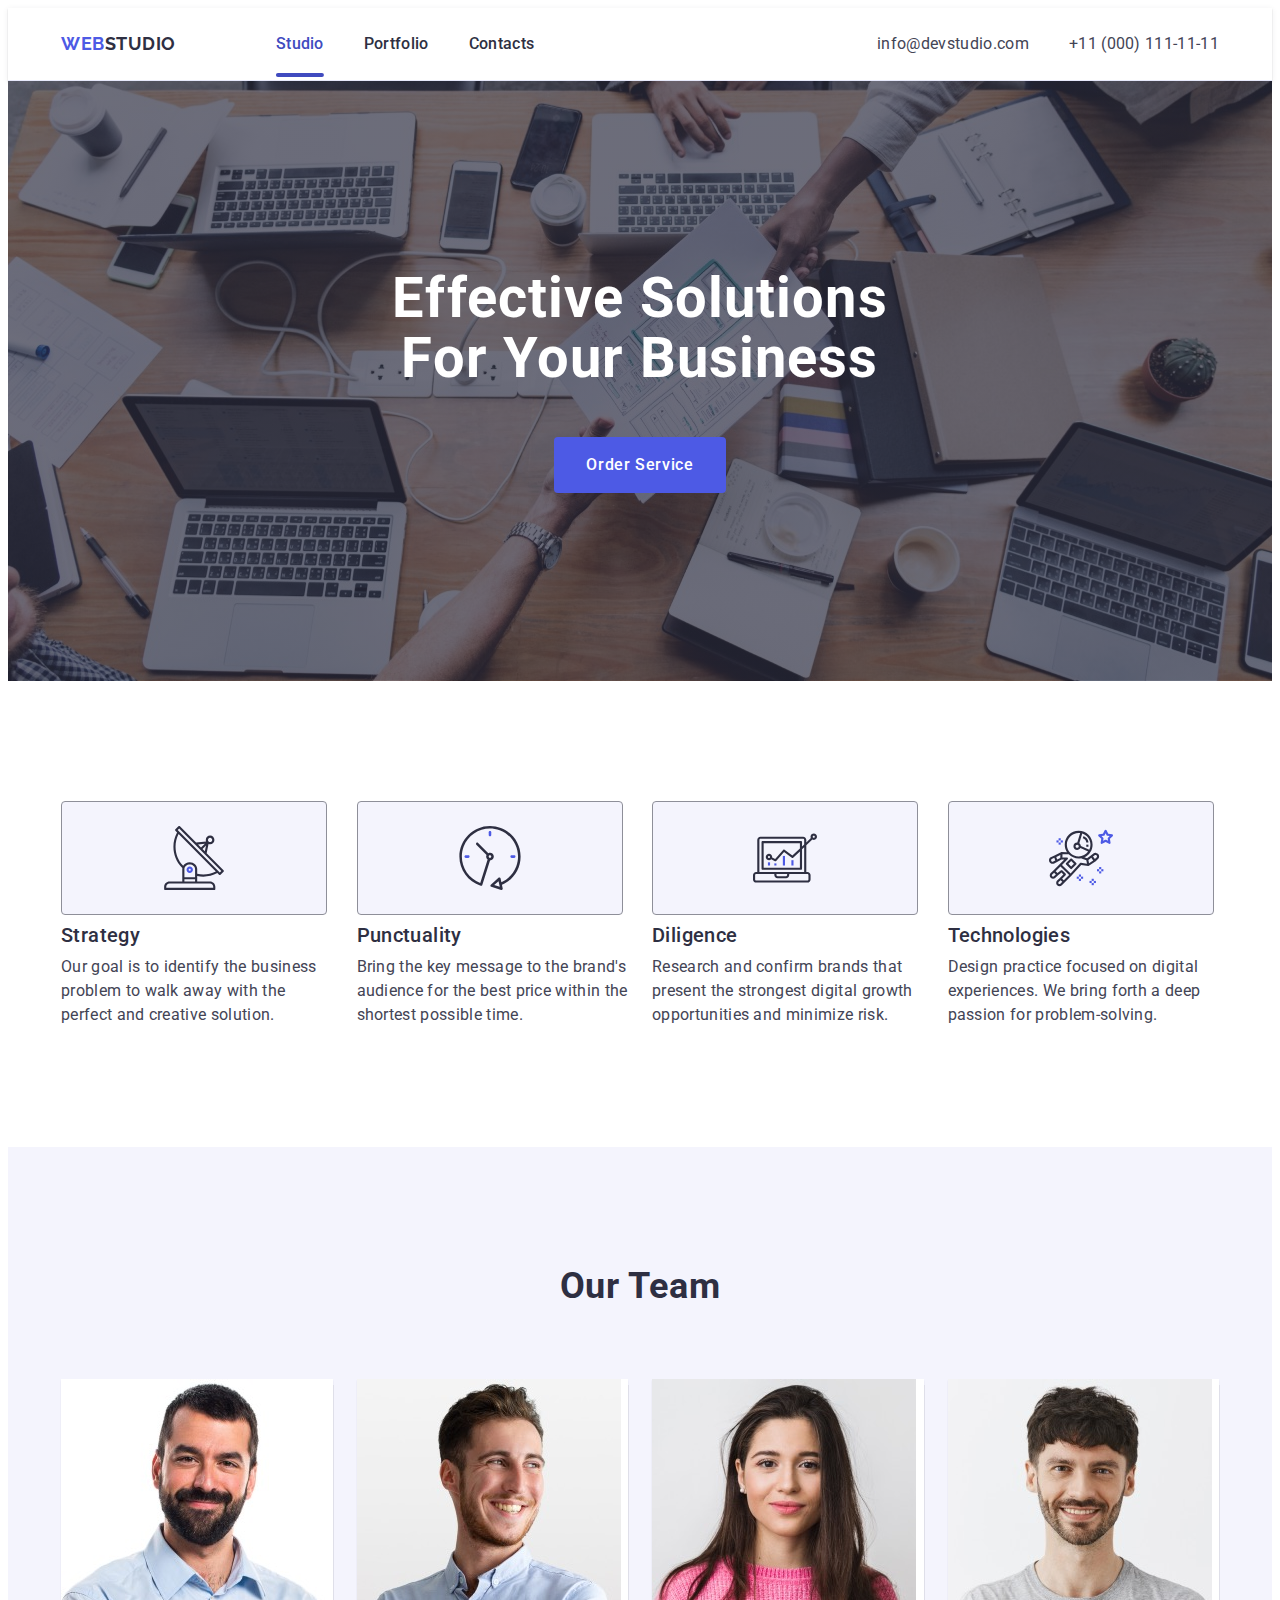
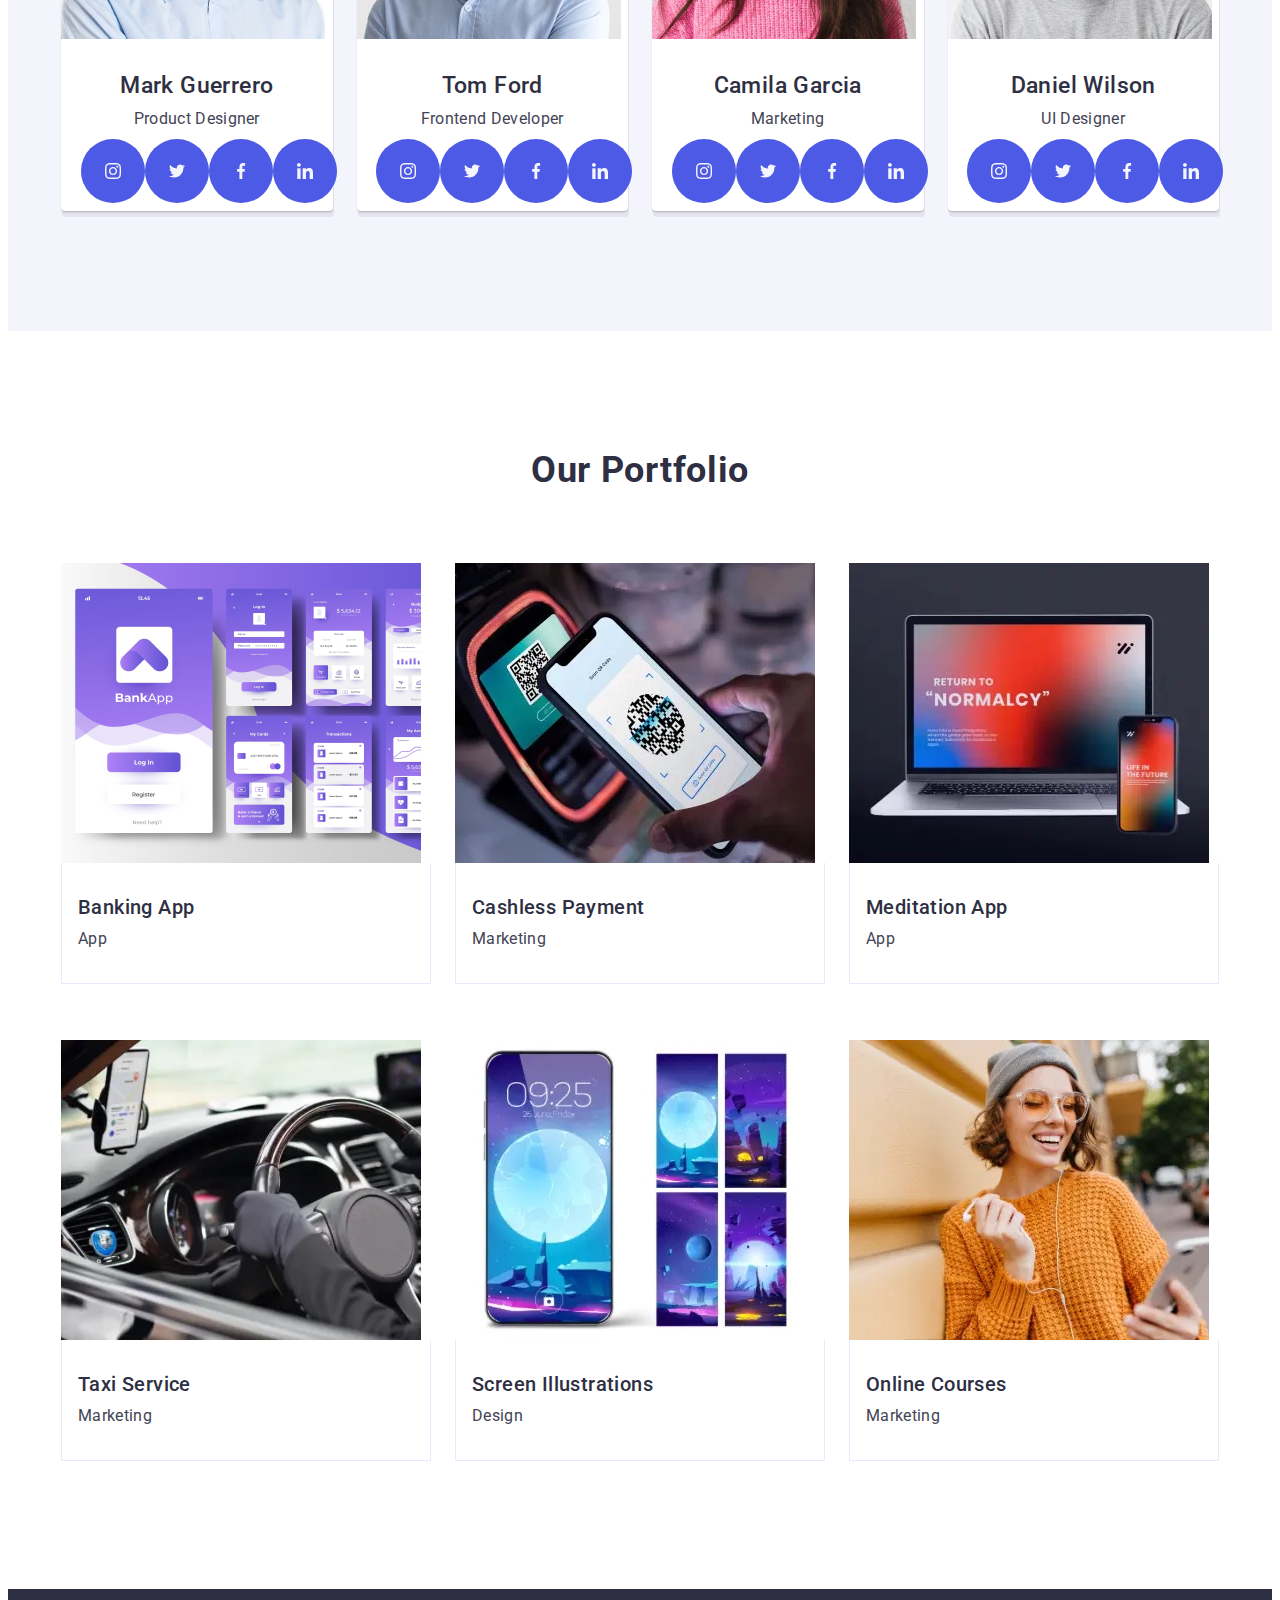
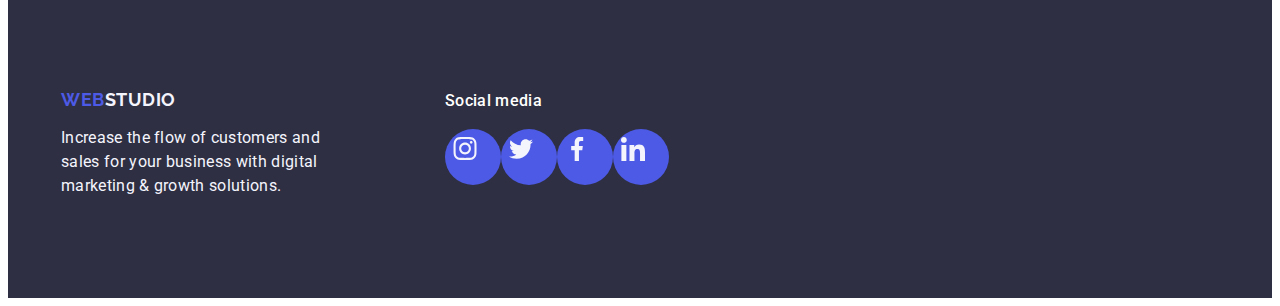
==== commit 74c79115: "creat mistake in css and html hw-1" ====
--- a/index.html
+++ b/index.html
@@ -77,13 +77,8 @@
           <ul class="adventege-list">
             <li class="adventege-item">
               <div class="adventege-icon">
-                <svg class="icon-list">
-                  <use
-                    href="../goit-markup-hw-04/images/icons.svg#icon-antenna"
-                    alt="atenna"
-                    width="64px"
-                    height="64px"
-                  ></use>
+                <svg class="icon-list" width="64px" height="64px">
+                  <use href="./images/icons.svg#icon-antenna"></use>
                 </svg>
               </div>
               <h3 class="category">Strategy</h3>
@@ -94,13 +89,8 @@
             </li>
             <li class="adventege-item">
               <div class="adventege-icon">
-                <svg class="icon-list">
-                  <use
-                    href="../goit-markup-hw-04/images/icons.svg#icon-clock"
-                    alt="atenna"
-                    width="64"
-                    height="64"
-                  ></use>
+                <svg class="icon-list" width="64" height="64">
+                  <use href="./images/icons.svg#icon-clock"></use>
                 </svg>
               </div>
               <h3 class="category">Punctuality</h3>
@@ -111,13 +101,8 @@
             </li>
             <li class="adventege-item">
               <div class="adventege-icon">
-                <svg class="icon-list">
-                  <use
-                    href="../goit-markup-hw-04/images/icons.svg#icon-diagram"
-                    alt="atenna"
-                    width="64"
-                    height="64"
-                  ></use>
+                <svg class="icon-list" width="64" height="64">
+                  <use href="./images/icons.svg#icon-diagram"></use>
                 </svg>
               </div>
               <h3 class="category">Diligence</h3>
@@ -128,13 +113,8 @@
             </li>
             <li class="adventege-item">
               <div class="adventege-icon">
-                <svg class="icon-list">
-                  <use
-                    href="../goit-markup-hw-04/images/icons.svg#icon-astronaut"
-                    alt="atenna"
-                    width="64"
-                    height="64"
-                  ></use>
+                <svg class="icon-list" width="64" height="64">
+                  <use href="./images/icons.svg#icon-astronaut"></use>
                 </svg>
               </div>
               <h3 class="category">Technologies</h3>
@@ -163,49 +143,29 @@
                 <ul class="icon-social">
                   <li class="icon-social-item">
                     <a class="icon-social-list" href="#" target="_blank">
-                      <svg>
-                        <use
-                          href="../goit-markup-hw-04/images/icons.svg#icon-instagram-2"
-                          alt="instagram"
-                          width="16"
-                          height="16"
-                        ></use>
-                      </svg>
-                    </a>
-                  </li>
-                  <li class="icon-social-item">
-                    <a class="icon-social-list" href="#" target="_blank">
-                      <svg>
-                        <use
-                          href="../goit-markup-hw-04/images/icons.svg#icon-twitter-1"
-                          alt="twitter"
-                          width="16"
-                          height="16"
-                        ></use>
-                      </svg>
-                    </a>
-                  </li>
-                  <li class="icon-social-item">
-                    <a class="icon-social-list" href="#" target="_blank">
-                      <svg>
-                        <use
-                          href="../goit-markup-hw-04/images/icons.svg#icon-facebook-1"
-                          alt="facebook"
-                          width="16"
-                          height="16"
-                        ></use>
-                      </svg>
-                    </a>
-                  </li>
-                  <li class="icon-social-item">
-                    <a class="icon-social-list" href="#" target="_blank">
-                      <svg>
-                        <use
-                          href="../goit-markup-hw-04/images/icons.svg#icon-linkedin-1"
-                          alt="linkedin"
-                          width="16"
-                          height="16"
-                        ></use>
+                      <svg width="16" height="16">
+                        <use href="./images/icons.svg#icon-instagram"></use>
+                      </svg>
+                    </a>
+                  </li>
+                  <li class="icon-social-item">
+                    <a class="icon-social-list" href="#" target="_blank">
+                      <svg width="16" height="16">
+                        <use href="./images/icons.svg#icon-twitter"></use>
+                      </svg>
+                    </a>
+                  </li>
+                  <li class="icon-social-item">
+                    <a class="icon-social-list" href="#" target="_blank">
+                      <svg width="16" height="16">
+                        <use href="./images/icons.svg#icon-facebook"></use>
+                      </svg>
+                    </a>
+                  </li>
+                  <li class="icon-social-item">
+                    <a class="icon-social-list" href="#" target="_blank">
+                      <svg width="16" height="16">
+                        <use href="./images/icons.svg#icon-linkedin"></use>
                       </svg>
                     </a>
                   </li>
@@ -227,49 +187,29 @@
                 <ul class="icon-social">
                   <li class="icon-social-item">
                     <a class="icon-social-list" href="#" target="_blank">
-                      <svg>
-                        <use
-                          href="../goit-markup-hw-04/images/icons.svg#icon-instagram-2"
-                          alt="instagram"
-                          width="16"
-                          height="16"
-                        ></use>
-                      </svg>
-                    </a>
-                  </li>
-                  <li class="icon-social-item">
-                    <a class="icon-social-list" href="#" target="_blank">
-                      <svg>
-                        <use
-                          href="../goit-markup-hw-04/images/icons.svg#icon-twitter-1"
-                          alt="twitter"
-                          width="16"
-                          height="16"
-                        ></use>
-                      </svg>
-                    </a>
-                  </li>
-                  <li class="icon-social-item">
-                    <a class="icon-social-list" href="#" target="_blank">
-                      <svg>
-                        <use
-                          href="../goit-markup-hw-04/images/icons.svg#icon-facebook-1"
-                          alt="facebook"
-                          width="16"
-                          height="16"
-                        ></use>
-                      </svg>
-                    </a>
-                  </li>
-                  <li class="icon-social-item">
-                    <a class="icon-social-list" href="#" target="_blank">
-                      <svg>
-                        <use
-                          href="../goit-markup-hw-04/images/icons.svg#icon-linkedin-1"
-                          alt="linkedin"
-                          width="16"
-                          height="16"
-                        ></use>
+                      <svg width="16" height="16">
+                        <use href="./images/icons.svg#icon-instagram"></use>
+                      </svg>
+                    </a>
+                  </li>
+                  <li class="icon-social-item">
+                    <a class="icon-social-list" href="#" target="_blank">
+                      <svg width="16" height="16">
+                        <use href="./images/icons.svg#icon-twitter"></use>
+                      </svg>
+                    </a>
+                  </li>
+                  <li class="icon-social-item">
+                    <a class="icon-social-list" href="#" target="_blank">
+                      <svg width="16" height="16">
+                        <use href="./images/icons.svg#icon-facebook"></use>
+                      </svg>
+                    </a>
+                  </li>
+                  <li class="icon-social-item">
+                    <a class="icon-social-list" href="#" target="_blank">
+                      <svg width="16" height="16">
+                        <use href="./images/icons.svg#icon-linkedin"></use>
                       </svg>
                     </a>
                   </li>
@@ -286,49 +226,29 @@
                 <ul class="icon-social">
                   <li class="icon-social-item">
                     <a class="icon-social-list" href="#" target="_blank">
-                      <svg>
-                        <use
-                          href="../goit-markup-hw-04/images/icons.svg#icon-instagram-2"
-                          alt="instagram"
-                          width="16"
-                          height="16"
-                        ></use>
-                      </svg>
-                    </a>
-                  </li>
-                  <li class="icon-social-item">
-                    <a class="icon-social-list" href="#" target="_blank">
-                      <svg>
-                        <use
-                          href="../goit-markup-hw-04/images/icons.svg#icon-twitter-1"
-                          alt="twitter"
-                          width="16"
-                          height="16"
-                        ></use>
-                      </svg>
-                    </a>
-                  </li>
-                  <li class="icon-social-item">
-                    <a class="icon-social-list" href="#" target="_blank">
-                      <svg>
-                        <use
-                          href="../goit-markup-hw-04/images/icons.svg#icon-facebook-1"
-                          alt="facebook"
-                          width="16"
-                          height="16"
-                        ></use>
-                      </svg>
-                    </a>
-                  </li>
-                  <li class="icon-social-item">
-                    <a class="icon-social-list" href="#" target="_blank">
-                      <svg>
-                        <use
-                          href="../goit-markup-hw-04/images/icons.svg#icon-linkedin-1"
-                          alt="linkedin"
-                          width="16"
-                          height="16"
-                        ></use>
+                      <svg width="16" height="16">
+                        <use href="./images/icons.svg#icon-instagram"></use>
+                      </svg>
+                    </a>
+                  </li>
+                  <li class="icon-social-item">
+                    <a class="icon-social-list" href="#" target="_blank">
+                      <svg width="16" height="16">
+                        <use href="./images/icons.svg#icon-twitter"></use>
+                      </svg>
+                    </a>
+                  </li>
+                  <li class="icon-social-item">
+                    <a class="icon-social-list" href="#" target="_blank">
+                      <svg width="16" height="16">
+                        <use href="./images/icons.svg#icon-facebook"></use>
+                      </svg>
+                    </a>
+                  </li>
+                  <li class="icon-social-item">
+                    <a class="icon-social-list" href="#" target="_blank">
+                      <svg width="16" height="16">
+                        <use href="./images/icons.svg#icon-linkedin"></use>
                       </svg>
                     </a>
                   </li>
@@ -345,49 +265,29 @@
                 <ul class="icon-social">
                   <li class="icon-social-item">
                     <a class="icon-social-list" href="#" target="_blank">
-                      <svg>
-                        <use
-                          href="../goit-markup-hw-04/images/icons.svg#icon-instagram-2"
-                          alt="instagram"
-                          width="16"
-                          height="16"
-                        ></use>
-                      </svg>
-                    </a>
-                  </li>
-                  <li class="icon-social-item">
-                    <a class="icon-social-list" href="#" target="_blank">
-                      <svg>
-                        <use
-                          href="../goit-markup-hw-04/images/icons.svg#icon-twitter-1"
-                          alt="twitter"
-                          width="16"
-                          height="16"
-                        ></use>
-                      </svg>
-                    </a>
-                  </li>
-                  <li class="icon-social-item">
-                    <a class="icon-social-list" href="#" target="_blank">
-                      <svg>
-                        <use
-                          href="../goit-markup-hw-04/images/icons.svg#icon-facebook-1"
-                          alt="facebook"
-                          width="16"
-                          height="16"
-                        ></use>
-                      </svg>
-                    </a>
-                  </li>
-                  <li class="icon-social-item">
-                    <a class="icon-social-list" href="#" target="_blank">
-                      <svg>
-                        <use
-                          href="../goit-markup-hw-04/images/icons.svg#icon-linkedin-1"
-                          alt="linkedin"
-                          width="16"
-                          height="16"
-                        ></use>
+                      <svg width="16" height="16">
+                        <use href="./images/icons.svg#icon-instagram"></use>
+                      </svg>
+                    </a>
+                  </li>
+                  <li class="icon-social-item">
+                    <a class="icon-social-list" href="#" target="_blank">
+                      <svg width="16" height="16">
+                        <use href="./images/icons.svg#icon-twitter"></use>
+                      </svg>
+                    </a>
+                  </li>
+                  <li class="icon-social-item">
+                    <a class="icon-social-list" href="#" target="_blank">
+                      <svg width="16" height="16">
+                        <use href="./images/icons.svg#icon-facebook"></use>
+                      </svg>
+                    </a>
+                  </li>
+                  <li class="icon-social-item">
+                    <a class="icon-social-list" href="#" target="_blank">
+                      <svg width="16" height="16">
+                        <use href="./images/icons.svg#icon-linkedin"></use>
                       </svg>
                     </a>
                   </li>
@@ -403,136 +303,124 @@
           <h2 class="portfolio-titel">Our portfolio</h2>
           <ul class="portfolio-item">
             <li class="portfolio-frame">
-              <div class="portfolio">
-                <div class="portfolio-product">
-                  <img
-                    src="./images/portfolio/bankingapp.jpg"
-                    alt="Banking App"
-                    width="360"
-                  />
-
-                  <div class="portfolio-overlay">
-                    <p class="overlay-text">
-                      14 Stylish and User-Friendly App Design Concepts · Task
-                      Manager App · Calorie Tracker App · Exotic Fruit Ecommerce
-                      App · Cloud Storage App
-                    </p>
-                  </div>
-                </div>
-                <div class="portfolio-list">
-                  <h3 class="portfolio-offers">Banking App</h3>
-                  <p class="portfolio-text">App</p>
-                </div>
-              </div>
-            </li>
-            <li class="portfolio-frame">
-              <div class="portfolio">
-                <div class="portfolio-product">
-                  <img
-                    src="./images/portfolio/cashles.jpg"
-                    alt="cashles"
-                    width="360"
-                  />
-                  <div class="portfolio-overlay">
-                    <p class="overlay-text">
-                      14 Stylish and User-Friendly App Design Concepts · Task
-                      Manager App · Calorie Tracker App · Exotic Fruit Ecommerce
-                      App · Cloud Storage App
-                    </p>
-                  </div>
-                </div>
-                <div class="portfolio-list">
-                  <h3 class="portfolio-offers">Cashless Payment</h3>
-                  <p class="portfolio-text">Marketing</p>
-                </div>
-              </div>
-            </li>
-            <li class="portfolio-frame">
-              <div class="portfolio">
-                <div class="portfolio-product">
-                  <img
-                    src="./images/portfolio/maditation.jpg"
-                    alt="meditation"
-                    width="360"
-                  />
-                  <div class="portfolio-overlay">
-                    <p class="overlay-text">
-                      14 Stylish and User-Friendly App Design Concepts · Task
-                      Manager App · Calorie Tracker App · Exotic Fruit Ecommerce
-                      App · Cloud Storage App
-                    </p>
-                  </div>
-                </div>
-                <div class="portfolio-list">
-                  <h3 class="portfolio-offers">Meditation App</h3>
-                  <p class="portfolio-text">App</p>
-                </div>
-              </div>
-            </li>
-            <li class="portfolio-frame">
-              <div class="portfolio">
-                <div class="portfolio-product">
-                  <img
-                    src="./images/portfolio/taxiservice.jpg"
-                    alt="taxi service"
-                    width="360"
-                  />
-                  <div class="portfolio-overlay">
-                    <p class="overlay-text">
-                      14 Stylish and User-Friendly App Design Concepts · Task
-                      Manager App · Calorie Tracker App · Exotic Fruit Ecommerce
-                      App · Cloud Storage App
-                    </p>
-                  </div>
-                </div>
-                <div class="portfolio-list">
-                  <h3 class="portfolio-offers">Taxi Service</h3>
-                  <p class="portfolio-text">Marketing</p>
-                </div>
-              </div>
-            </li>
-            <li class="portfolio-frame">
-              <div class="portfolio">
-                <div class="portfolio-product">
-                  <img
-                    src="./images/portfolio/screen.jpg"
-                    alt="screen"
-                    width="360"
-                  />
-                  <div class="portfolio-overlay">
-                    <p class="overlay-text">
-                      14 Stylish and User-Friendly App Design Concepts · Task
-                      Manager App · Calorie Tracker App · Exotic Fruit Ecommerce
-                      App · Cloud Storage App
-                    </p>
-                  </div>
-                </div>
-                <div class="portfolio-list">
-                  <h3 class="portfolio-offers">Screen Illustrations</h3>
-                  <p class="portfolio-text">Design</p>
-                </div>
-              </div>
-            </li>
-            <li class="portfolio-frame">
-              <div class="portfolio">
-                <div class="portfolio-product">
-                  <img
-                    src="./images/portfolio/onlinecourses.jpg"
-                    alt="online courses"
-                    width="360"
-                  />
-                  <div class="portfolio-overlay">
-                    <p class="overlay-text">
-                      14 Stylish and User-Friendly App Design Concepts · Task
-                      Manager App · Calorie Tracker App · Exotic Fruit Ecommerce
-                      App · Cloud Storage App
-                    </p>
-                  </div>
-                </div>
-                <div class="portfolio-list">
-                  <h3 class="portfolio-offers">Online Courses</h3>
-                  <p class="portfolio-text">Marketing</p>
-                </div>
+              <div class="portfolio-product">
+                <img
+                  src="./images/portfolio/bankingapp.jpg"
+                  alt="Banking App"
+                  width="360"
+                />
+
+                <div class="portfolio-overlay">
+                  <p class="overlay-text">
+                    14 Stylish and User-Friendly App Design Concepts · Task
+                    Manager App · Calorie Tracker App · Exotic Fruit Ecommerce
+                    App · Cloud Storage App
+                  </p>
+                </div>
+              </div>
+              <div class="portfolio-list">
+                <h3 class="portfolio-offers">Banking App</h3>
+                <p class="portfolio-text">App</p>
+              </div>
+            </li>
+            <li class="portfolio-frame">
+              <div class="portfolio-product">
+                <img
+                  src="./images/portfolio/cashles.jpg"
+                  alt="cashles"
+                  width="360"
+                />
+                <div class="portfolio-overlay">
+                  <p class="overlay-text">
+                    14 Stylish and User-Friendly App Design Concepts · Task
+                    Manager App · Calorie Tracker App · Exotic Fruit Ecommerce
+                    App · Cloud Storage App
+                  </p>
+                </div>
+              </div>
+              <div class="portfolio-list">
+                <h3 class="portfolio-offers">Cashless Payment</h3>
+                <p class="portfolio-text">Marketing</p>
+              </div>
+            </li>
+            <li class="portfolio-frame">
+              <div class="portfolio-product">
+                <img
+                  src="./images/portfolio/maditation.jpg"
+                  alt="meditation"
+                  width="360"
+                />
+                <div class="portfolio-overlay">
+                  <p class="overlay-text">
+                    14 Stylish and User-Friendly App Design Concepts · Task
+                    Manager App · Calorie Tracker App · Exotic Fruit Ecommerce
+                    App · Cloud Storage App
+                  </p>
+                </div>
+              </div>
+              <div class="portfolio-list">
+                <h3 class="portfolio-offers">Meditation App</h3>
+                <p class="portfolio-text">App</p>
+              </div>
+            </li>
+            <li class="portfolio-frame">
+              <div class="portfolio-product">
+                <img
+                  src="./images/portfolio/taxiservice.jpg"
+                  alt="taxi service"
+                  width="360"
+                />
+                <div class="portfolio-overlay">
+                  <p class="overlay-text">
+                    14 Stylish and User-Friendly App Design Concepts · Task
+                    Manager App · Calorie Tracker App · Exotic Fruit Ecommerce
+                    App · Cloud Storage App
+                  </p>
+                </div>
+              </div>
+              <div class="portfolio-list">
+                <h3 class="portfolio-offers">Taxi Service</h3>
+                <p class="portfolio-text">Marketing</p>
+              </div>
+            </li>
+            <li class="portfolio-frame">
+              <div class="portfolio-product">
+                <img
+                  src="./images/portfolio/screen.jpg"
+                  alt="screen"
+                  width="360"
+                />
+                <div class="portfolio-overlay">
+                  <p class="overlay-text">
+                    14 Stylish and User-Friendly App Design Concepts · Task
+                    Manager App · Calorie Tracker App · Exotic Fruit Ecommerce
+                    App · Cloud Storage App
+                  </p>
+                </div>
+              </div>
+              <div class="portfolio-list">
+                <h3 class="portfolio-offers">Screen Illustrations</h3>
+                <p class="portfolio-text">Design</p>
+              </div>
+            </li>
+            <li class="portfolio-frame">
+              <div class="portfolio-product">
+                <img
+                  src="./images/portfolio/onlinecourses.jpg"
+                  alt="online courses"
+                  width="360"
+                />
+                <div class="portfolio-overlay">
+                  <p class="overlay-text">
+                    14 Stylish and User-Friendly App Design Concepts · Task
+                    Manager App · Calorie Tracker App · Exotic Fruit Ecommerce
+                    App · Cloud Storage App
+                  </p>
+                </div>
+              </div>
+              <div class="portfolio-list">
+                <h3 class="portfolio-offers">Online Courses</h3>
+                <p class="portfolio-text">Marketing</p>
               </div>
             </li>
           </ul>
@@ -555,49 +443,29 @@
           <ul class="footer-social-nav">
             <li class="footer-social-list">
               <a class="footer-social-item" href="#" target="_blank">
-                <svg>
-                  <use
-                    href="../goit-markup-hw-04/images/icons.svg#icon-instagram-2"
-                    alt="instagram"
-                    width="24"
-                    height="23"
-                  ></use>
+                <svg class="footer-svg" width="24" height="23">
+                  <use href="./images/icons.svg#icon-instagram"></use>
                 </svg>
               </a>
             </li>
             <li class="footer-social-list">
               <a class="footer-social-item" href="#" target="_blank">
-                <svg>
-                  <use
-                    href="../goit-markup-hw-04/images/icons.svg#icon-twitter-1"
-                    alt="twitter"
-                    width="24"
-                    height="24"
-                  ></use>
+                <svg class="footer-svg" width="24" height="24">
+                  <use href="./images/icons.svg#icon-twitter"></use>
                 </svg>
               </a>
             </li>
             <li class="footer-social-list">
               <a class="footer-social-item" href="#" target="_blank">
-                <svg>
-                  <use
-                    href="../goit-markup-hw-04/images/icons.svg#icon-facebook-1"
-                    alt="facebook"
-                    width="24"
-                    height="24"
-                  ></use>
+                <svg class="footer-svg" width="24" height="24">
+                  <use href="./images/icons.svg#icon-facebook"></use>
                 </svg>
               </a>
             </li>
             <li class="footer-social-list">
               <a class="footer-social-item" href="#" target="_blank">
-                <svg>
-                  <use
-                    href="../goit-markup-hw-04/images/icons.svg#icon-linkedin-1"
-                    alt="linkedin"
-                    width="24"
-                    height="24"
-                  ></use>
+                <svg class="footer-svg" width="24" height="24">
+                  <use href="./images/icons.svg#icon-linkedin"></use>
                 </svg>
               </a>
             </li>
--- a/css/styles.css
+++ b/css/styles.css
@@ -112,6 +112,7 @@
   letter-spacing: 0.02em;
   text-decoration: none;
   padding: 24px 0;
+  transition: color 250ms cubic-bezier(0.4, 0, 0.2, 1);
 }
 
 .header-meny-list:hover {
@@ -137,7 +138,6 @@
   bottom: -1px;
   width: 100%;
   border-radius: 2px;
-  transition: color 250ms cubic-bezier(0.4, 0, 0.2, 1);
 }
 .content-studio {
   color: var(--color-text);
@@ -172,6 +172,7 @@
 /* Hero section-1 */
 
 .hero-logo {
+  max-width: 1440px;
   display: flex;
   flex-direction: column;
   align-items: center;
@@ -219,6 +220,7 @@
   min-width: 169px;
   height: 56px;
   border: none;
+  transition: background-color 250ms cubic-bezier(0.4, 0, 0.2, 1);
 }
 .button-primery:hover {
   background-color: var(--color-hov-foc);
@@ -335,15 +337,8 @@
 .icon-social-item {
   width: 40px;
   height: 40px;
-  background-color: var(--color-logo-but);
-  border-radius: 50%;
-}
-.icon-social-item:hover {
-  background-color: var(--color-hov-foc);
-}
-.icon-social-item:focus {
-  background-color: var(--color-hov-foc);
-}
+}
+
 .icon-social-list {
   display: flex;
   gap: 36px;
@@ -351,8 +346,18 @@
   width: 100%;
   height: 100%;
   padding: 12px;
-}
-
+  background-color: var(--color-logo-but);
+  align-items: center;
+  justify-content: center;
+  border-radius: 50%;
+  transition: background-color 250ms cubic-bezier(0.4, 0, 0.2, 1);
+}
+.icon-social-list:hover {
+  background-color: var(--color-hov-foc);
+}
+.icon-social-list:focus {
+  background-color: var(--color-hov-foc);
+}
 /* portfolio section-4 */
 .portfolio-section {
   padding: 120px 0 120px 0;
@@ -382,6 +387,11 @@
 .portfolio-frame {
   margin-bottom: 8px;
   width: calc((100% - 48px) / 3);
+  transition: box-shadow 250ms cubic-bezier(0.4, 0, 0.2, 1);
+}
+.portfolio-frame:hover {
+  box-shadow: 0px 1px 6px rgba(46, 47, 66, 0.08),
+    0px 1px 1px rgba(46, 47, 66, 0.16), 0px 2px 1px rgba(46, 47, 66, 0.08);
 }
 .portfolio-list {
   padding: 32px 16px;
@@ -407,6 +417,7 @@
   position: relative;
   overflow: hidden;
 }
+
 .portfolio-overlay {
   position: absolute;
   background-color: var(--color-logo-but);
@@ -415,8 +426,10 @@
   transform: translateY(100%);
   transition: transform 250ms cubic-bezier(0.4, 0, 0.2, 1);
 }
-.portfolio:hover .portfolio-overlay {
+.portfolio-frame:hover .portfolio-overlay {
   transform: translateY(0);
+  box-shadow: 0px 1px 6px rgba(46, 47, 66, 0.08),
+    0px 1px 1px rgba(46, 47, 66, 0.16), 0px 2px 1px rgba(46, 47, 66, 0.08);
 }
 .overlay-text {
   padding: 40px 32px 164px;
@@ -483,15 +496,11 @@
 .footer-social-list {
   width: 40px;
   height: 40px;
-  background-color: var(--color-logo-but);
-  border-radius: 50%;
-}
-.footer-social-list:hover {
-  background-color: var(--color-hov-foc-f);
-}
-.footer-social-list:focus {
-  background-color: var(--color-hov-foc-f);
-}
+  align-items: center;
+  justify-content: center;
+  transition: background-color 250ms cubic-bezier(0.4, 0, 0.2, 0.1);
+}
+
 .footer-social-item {
   display: flex;
   gap: 24px;
@@ -500,8 +509,16 @@
   height: 100%;
   padding: 8px;
   margin-bottom: 132px;
-  transition: background-color 250ms cubic-bezier(0.4, 0, 0.2, 0.1);
+  background-color: var(--color-logo-but);
+  border-radius: 50%;
+}
+.footer-social-item:hover {
+  background-color: var(--color-hov-foc-f);
+}
+.footer-social-item:focus {
+  background-color: var(--color-hov-foc-f);
 }
 .foot-p {
   display: flex;
-}
+  align-items: baseline;
+}
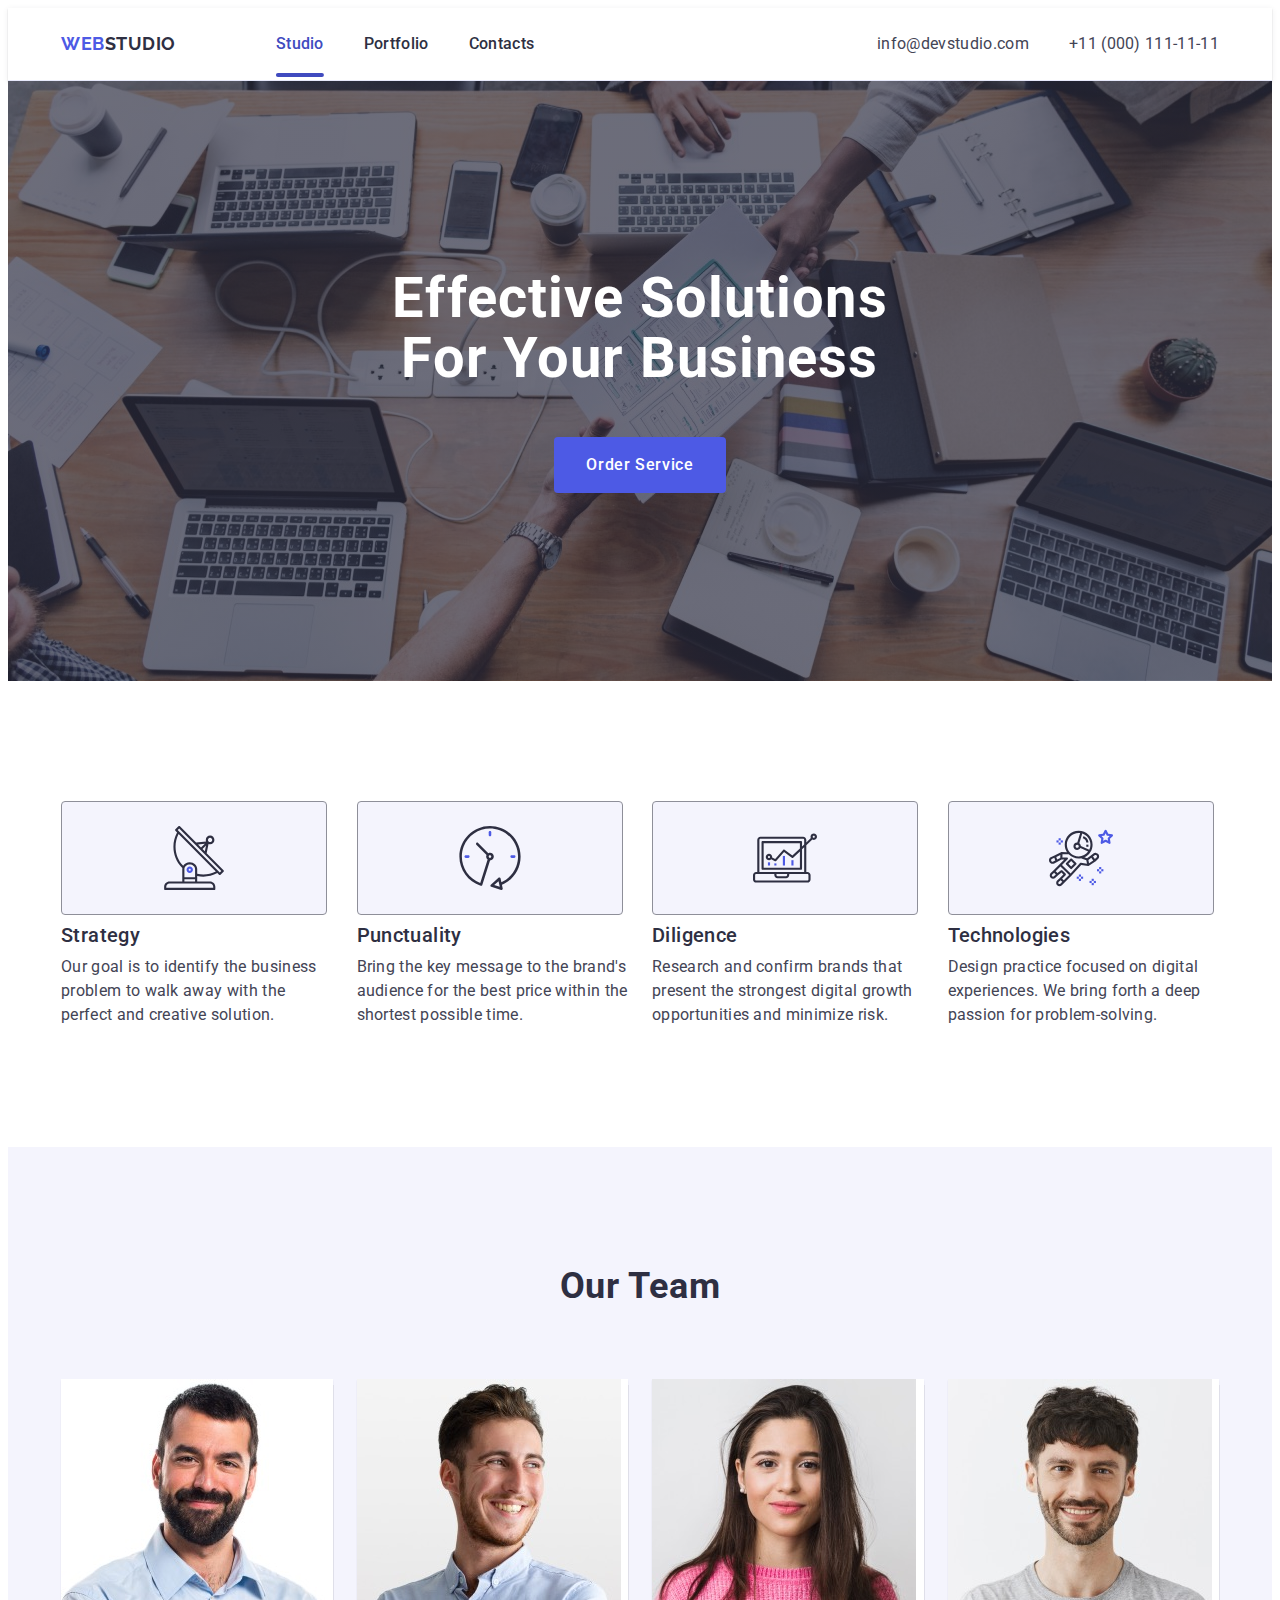
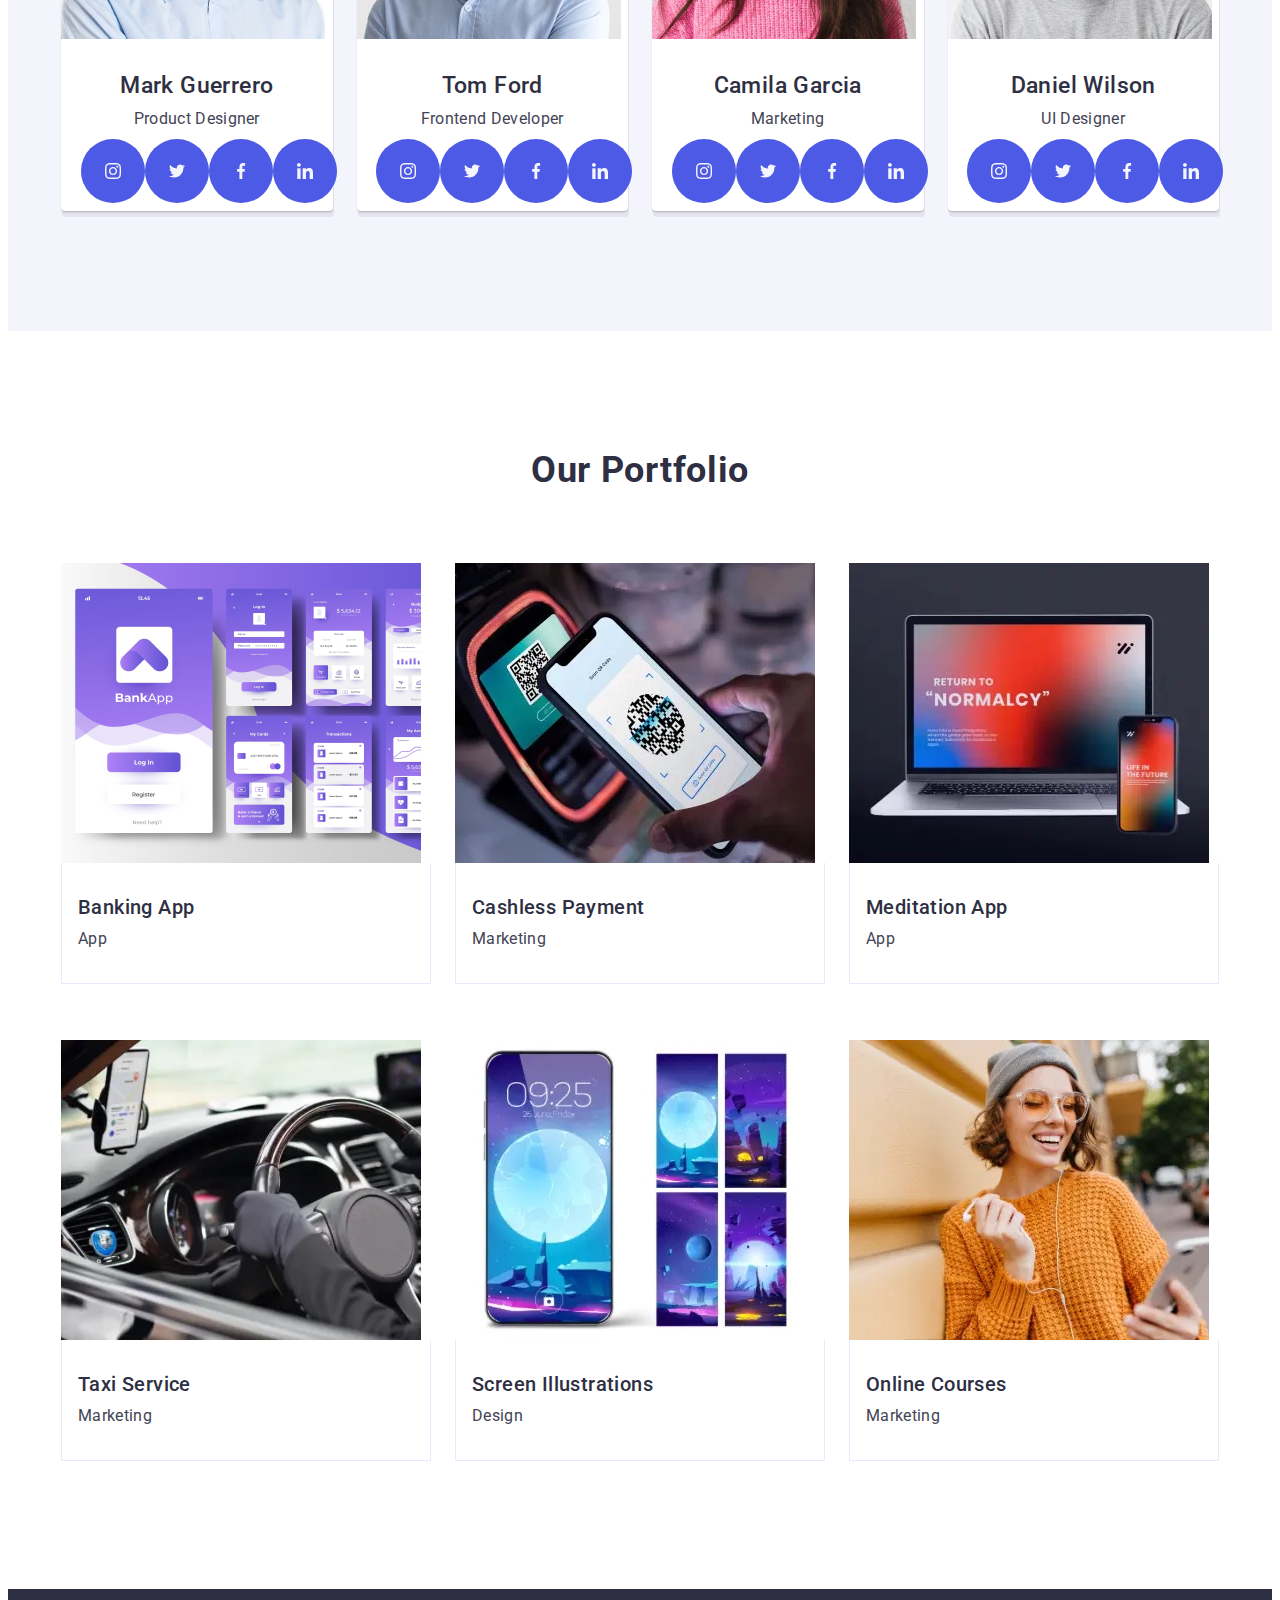
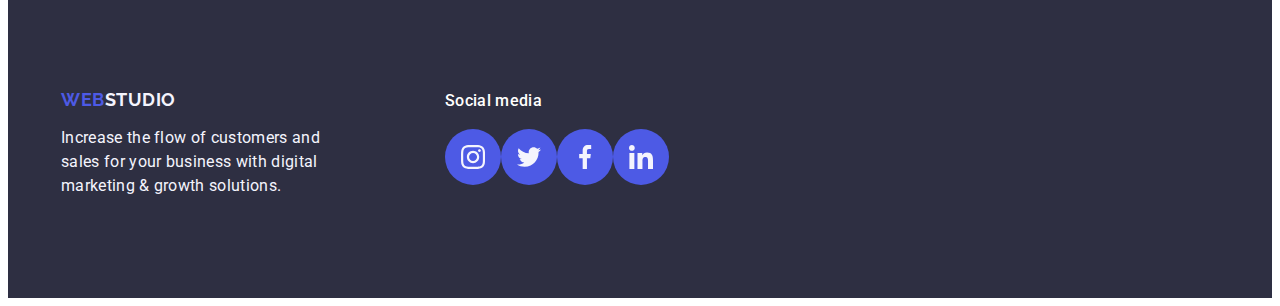
==== commit 094b134d: "create mistake sect4 and footer hw-3" ====
--- a/index.html
+++ b/index.html
@@ -77,7 +77,7 @@
           <ul class="adventege-list">
             <li class="adventege-item">
               <div class="adventege-icon">
-                <svg class="icon-list" width="64px" height="64px">
+                <svg class="icon-list" width="64" height="64">
                   <use href="./images/icons.svg#icon-antenna"></use>
                 </svg>
               </div>
@@ -143,28 +143,28 @@
                 <ul class="icon-social">
                   <li class="icon-social-item">
                     <a class="icon-social-list" href="#" target="_blank">
-                      <svg width="16" height="16">
+                      <svg class="team-svg" width="16" height="16">
                         <use href="./images/icons.svg#icon-instagram"></use>
                       </svg>
                     </a>
                   </li>
                   <li class="icon-social-item">
                     <a class="icon-social-list" href="#" target="_blank">
-                      <svg width="16" height="16">
+                      <svg class="team-svg" width="16" height="16">
                         <use href="./images/icons.svg#icon-twitter"></use>
                       </svg>
                     </a>
                   </li>
                   <li class="icon-social-item">
                     <a class="icon-social-list" href="#" target="_blank">
-                      <svg width="16" height="16">
+                      <svg class="team-svg" width="16" height="16">
                         <use href="./images/icons.svg#icon-facebook"></use>
                       </svg>
                     </a>
                   </li>
                   <li class="icon-social-item">
                     <a class="icon-social-list" href="#" target="_blank">
-                      <svg width="16" height="16">
+                      <svg class="team-svg" width="16" height="16">
                         <use href="./images/icons.svg#icon-linkedin"></use>
                       </svg>
                     </a>
@@ -187,28 +187,28 @@
                 <ul class="icon-social">
                   <li class="icon-social-item">
                     <a class="icon-social-list" href="#" target="_blank">
-                      <svg width="16" height="16">
+                      <svg class="team-svg" width="16" height="16">
                         <use href="./images/icons.svg#icon-instagram"></use>
                       </svg>
                     </a>
                   </li>
                   <li class="icon-social-item">
                     <a class="icon-social-list" href="#" target="_blank">
-                      <svg width="16" height="16">
+                      <svg class="team-svg" width="16" height="16">
                         <use href="./images/icons.svg#icon-twitter"></use>
                       </svg>
                     </a>
                   </li>
                   <li class="icon-social-item">
                     <a class="icon-social-list" href="#" target="_blank">
-                      <svg width="16" height="16">
+                      <svg class="team-svg" width="16" height="16">
                         <use href="./images/icons.svg#icon-facebook"></use>
                       </svg>
                     </a>
                   </li>
                   <li class="icon-social-item">
                     <a class="icon-social-list" href="#" target="_blank">
-                      <svg width="16" height="16">
+                      <svg class="team-svg" width="16" height="16">
                         <use href="./images/icons.svg#icon-linkedin"></use>
                       </svg>
                     </a>
@@ -226,28 +226,28 @@
                 <ul class="icon-social">
                   <li class="icon-social-item">
                     <a class="icon-social-list" href="#" target="_blank">
-                      <svg width="16" height="16">
+                      <svg class="team-svg" width="16" height="16">
                         <use href="./images/icons.svg#icon-instagram"></use>
                       </svg>
                     </a>
                   </li>
                   <li class="icon-social-item">
                     <a class="icon-social-list" href="#" target="_blank">
-                      <svg width="16" height="16">
+                      <svg class="team-svg" width="16" height="16">
                         <use href="./images/icons.svg#icon-twitter"></use>
                       </svg>
                     </a>
                   </li>
                   <li class="icon-social-item">
                     <a class="icon-social-list" href="#" target="_blank">
-                      <svg width="16" height="16">
+                      <svg class="team-svg" width="16" height="16">
                         <use href="./images/icons.svg#icon-facebook"></use>
                       </svg>
                     </a>
                   </li>
                   <li class="icon-social-item">
                     <a class="icon-social-list" href="#" target="_blank">
-                      <svg width="16" height="16">
+                      <svg class="team-svg" width="16" height="16">
                         <use href="./images/icons.svg#icon-linkedin"></use>
                       </svg>
                     </a>
@@ -265,28 +265,28 @@
                 <ul class="icon-social">
                   <li class="icon-social-item">
                     <a class="icon-social-list" href="#" target="_blank">
-                      <svg width="16" height="16">
+                      <svg class="team-svg" width="16" height="16">
                         <use href="./images/icons.svg#icon-instagram"></use>
                       </svg>
                     </a>
                   </li>
                   <li class="icon-social-item">
                     <a class="icon-social-list" href="#" target="_blank">
-                      <svg width="16" height="16">
+                      <svg class="team-svg" width="16" height="16">
                         <use href="./images/icons.svg#icon-twitter"></use>
                       </svg>
                     </a>
                   </li>
                   <li class="icon-social-item">
                     <a class="icon-social-list" href="#" target="_blank">
-                      <svg width="16" height="16">
+                      <svg class="team-svg" width="16" height="16">
                         <use href="./images/icons.svg#icon-facebook"></use>
                       </svg>
                     </a>
                   </li>
                   <li class="icon-social-item">
                     <a class="icon-social-list" href="#" target="_blank">
-                      <svg width="16" height="16">
+                      <svg class="team-svg" width="16" height="16">
                         <use href="./images/icons.svg#icon-linkedin"></use>
                       </svg>
                     </a>
@@ -310,13 +310,11 @@
                   width="360"
                 />
 
-                <div class="portfolio-overlay">
-                  <p class="overlay-text">
-                    14 Stylish and User-Friendly App Design Concepts · Task
-                    Manager App · Calorie Tracker App · Exotic Fruit Ecommerce
-                    App · Cloud Storage App
-                  </p>
-                </div>
+                <p class="overlay-text">
+                  14 Stylish and User-Friendly App Design Concepts · Task
+                  Manager App · Calorie Tracker App · Exotic Fruit Ecommerce App
+                  · Cloud Storage App
+                </p>
               </div>
               <div class="portfolio-list">
                 <h3 class="portfolio-offers">Banking App</h3>
@@ -330,13 +328,12 @@
                   alt="cashles"
                   width="360"
                 />
-                <div class="portfolio-overlay">
-                  <p class="overlay-text">
-                    14 Stylish and User-Friendly App Design Concepts · Task
-                    Manager App · Calorie Tracker App · Exotic Fruit Ecommerce
-                    App · Cloud Storage App
-                  </p>
-                </div>
+
+                <p class="overlay-text">
+                  14 Stylish and User-Friendly App Design Concepts · Task
+                  Manager App · Calorie Tracker App · Exotic Fruit Ecommerce App
+                  · Cloud Storage App
+                </p>
               </div>
               <div class="portfolio-list">
                 <h3 class="portfolio-offers">Cashless Payment</h3>
@@ -350,13 +347,12 @@
                   alt="meditation"
                   width="360"
                 />
-                <div class="portfolio-overlay">
-                  <p class="overlay-text">
-                    14 Stylish and User-Friendly App Design Concepts · Task
-                    Manager App · Calorie Tracker App · Exotic Fruit Ecommerce
-                    App · Cloud Storage App
-                  </p>
-                </div>
+
+                <p class="overlay-text">
+                  14 Stylish and User-Friendly App Design Concepts · Task
+                  Manager App · Calorie Tracker App · Exotic Fruit Ecommerce App
+                  · Cloud Storage App
+                </p>
               </div>
               <div class="portfolio-list">
                 <h3 class="portfolio-offers">Meditation App</h3>
@@ -370,13 +366,12 @@
                   alt="taxi service"
                   width="360"
                 />
-                <div class="portfolio-overlay">
-                  <p class="overlay-text">
-                    14 Stylish and User-Friendly App Design Concepts · Task
-                    Manager App · Calorie Tracker App · Exotic Fruit Ecommerce
-                    App · Cloud Storage App
-                  </p>
-                </div>
+
+                <p class="overlay-text">
+                  14 Stylish and User-Friendly App Design Concepts · Task
+                  Manager App · Calorie Tracker App · Exotic Fruit Ecommerce App
+                  · Cloud Storage App
+                </p>
               </div>
               <div class="portfolio-list">
                 <h3 class="portfolio-offers">Taxi Service</h3>
@@ -390,13 +385,12 @@
                   alt="screen"
                   width="360"
                 />
-                <div class="portfolio-overlay">
-                  <p class="overlay-text">
-                    14 Stylish and User-Friendly App Design Concepts · Task
-                    Manager App · Calorie Tracker App · Exotic Fruit Ecommerce
-                    App · Cloud Storage App
-                  </p>
-                </div>
+
+                <p class="overlay-text">
+                  14 Stylish and User-Friendly App Design Concepts · Task
+                  Manager App · Calorie Tracker App · Exotic Fruit Ecommerce App
+                  · Cloud Storage App
+                </p>
               </div>
               <div class="portfolio-list">
                 <h3 class="portfolio-offers">Screen Illustrations</h3>
@@ -410,13 +404,12 @@
                   alt="online courses"
                   width="360"
                 />
-                <div class="portfolio-overlay">
-                  <p class="overlay-text">
-                    14 Stylish and User-Friendly App Design Concepts · Task
-                    Manager App · Calorie Tracker App · Exotic Fruit Ecommerce
-                    App · Cloud Storage App
-                  </p>
-                </div>
+
+                <p class="overlay-text">
+                  14 Stylish and User-Friendly App Design Concepts · Task
+                  Manager App · Calorie Tracker App · Exotic Fruit Ecommerce App
+                  · Cloud Storage App
+                </p>
               </div>
               <div class="portfolio-list">
                 <h3 class="portfolio-offers">Online Courses</h3>
@@ -443,7 +436,7 @@
           <ul class="footer-social-nav">
             <li class="footer-social-list">
               <a class="footer-social-item" href="#" target="_blank">
-                <svg class="footer-svg" width="24" height="23">
+                <svg class="footer-svg" width="24" height="24">
                   <use href="./images/icons.svg#icon-instagram"></use>
                 </svg>
               </a>
--- a/css/styles.css
+++ b/css/styles.css
@@ -159,6 +159,7 @@
 .adress-info {
   color: var(--color-list);
   text-decoration: none;
+  transition: color 250ms cubic-bezier(0.4, 0, 0.2, 1);
 }
 
 .adress-info:hover {
@@ -383,7 +384,6 @@
   margin: 0 auto;
   padding: 0 auto;
 }
-
 .portfolio-frame {
   margin-bottom: 8px;
   width: calc((100% - 48px) / 3);
@@ -418,26 +418,24 @@
   overflow: hidden;
 }
 
-.portfolio-overlay {
+.portfolio-frame:hover .overlay-text {
+  transform: translateY(0%);
+  box-shadow: 0px 1px 6px rgba(46, 47, 66, 0.08),
+    0px 1px 1px rgba(46, 47, 66, 0.16), 0px 2px 1px rgba(46, 47, 66, 0.08);
+}
+.overlay-text {
+  padding: 40px 32px 164px;
+  font-family: Roboto;
+  font-size: 16px;
+  font-weight: 400;
+  line-height: 1.5;
+  letter-spacing: 0.02em;
   position: absolute;
   background-color: var(--color-logo-but);
   color: var(--color-section);
   inset: 0;
   transform: translateY(100%);
   transition: transform 250ms cubic-bezier(0.4, 0, 0.2, 1);
-}
-.portfolio-frame:hover .portfolio-overlay {
-  transform: translateY(0);
-  box-shadow: 0px 1px 6px rgba(46, 47, 66, 0.08),
-    0px 1px 1px rgba(46, 47, 66, 0.16), 0px 2px 1px rgba(46, 47, 66, 0.08);
-}
-.overlay-text {
-  padding: 40px 32px 164px;
-  font-family: Roboto;
-  font-size: 16px;
-  font-weight: 400;
-  line-height: 1.5;
-  letter-spacing: 0.02em;
 }
 /* footer */
 
@@ -496,8 +494,6 @@
 .footer-social-list {
   width: 40px;
   height: 40px;
-  align-items: center;
-  justify-content: center;
   transition: background-color 250ms cubic-bezier(0.4, 0, 0.2, 0.1);
 }
 
@@ -511,6 +507,8 @@
   margin-bottom: 132px;
   background-color: var(--color-logo-but);
   border-radius: 50%;
+  align-items: center;
+  justify-content: center;
 }
 .footer-social-item:hover {
   background-color: var(--color-hov-foc-f);
